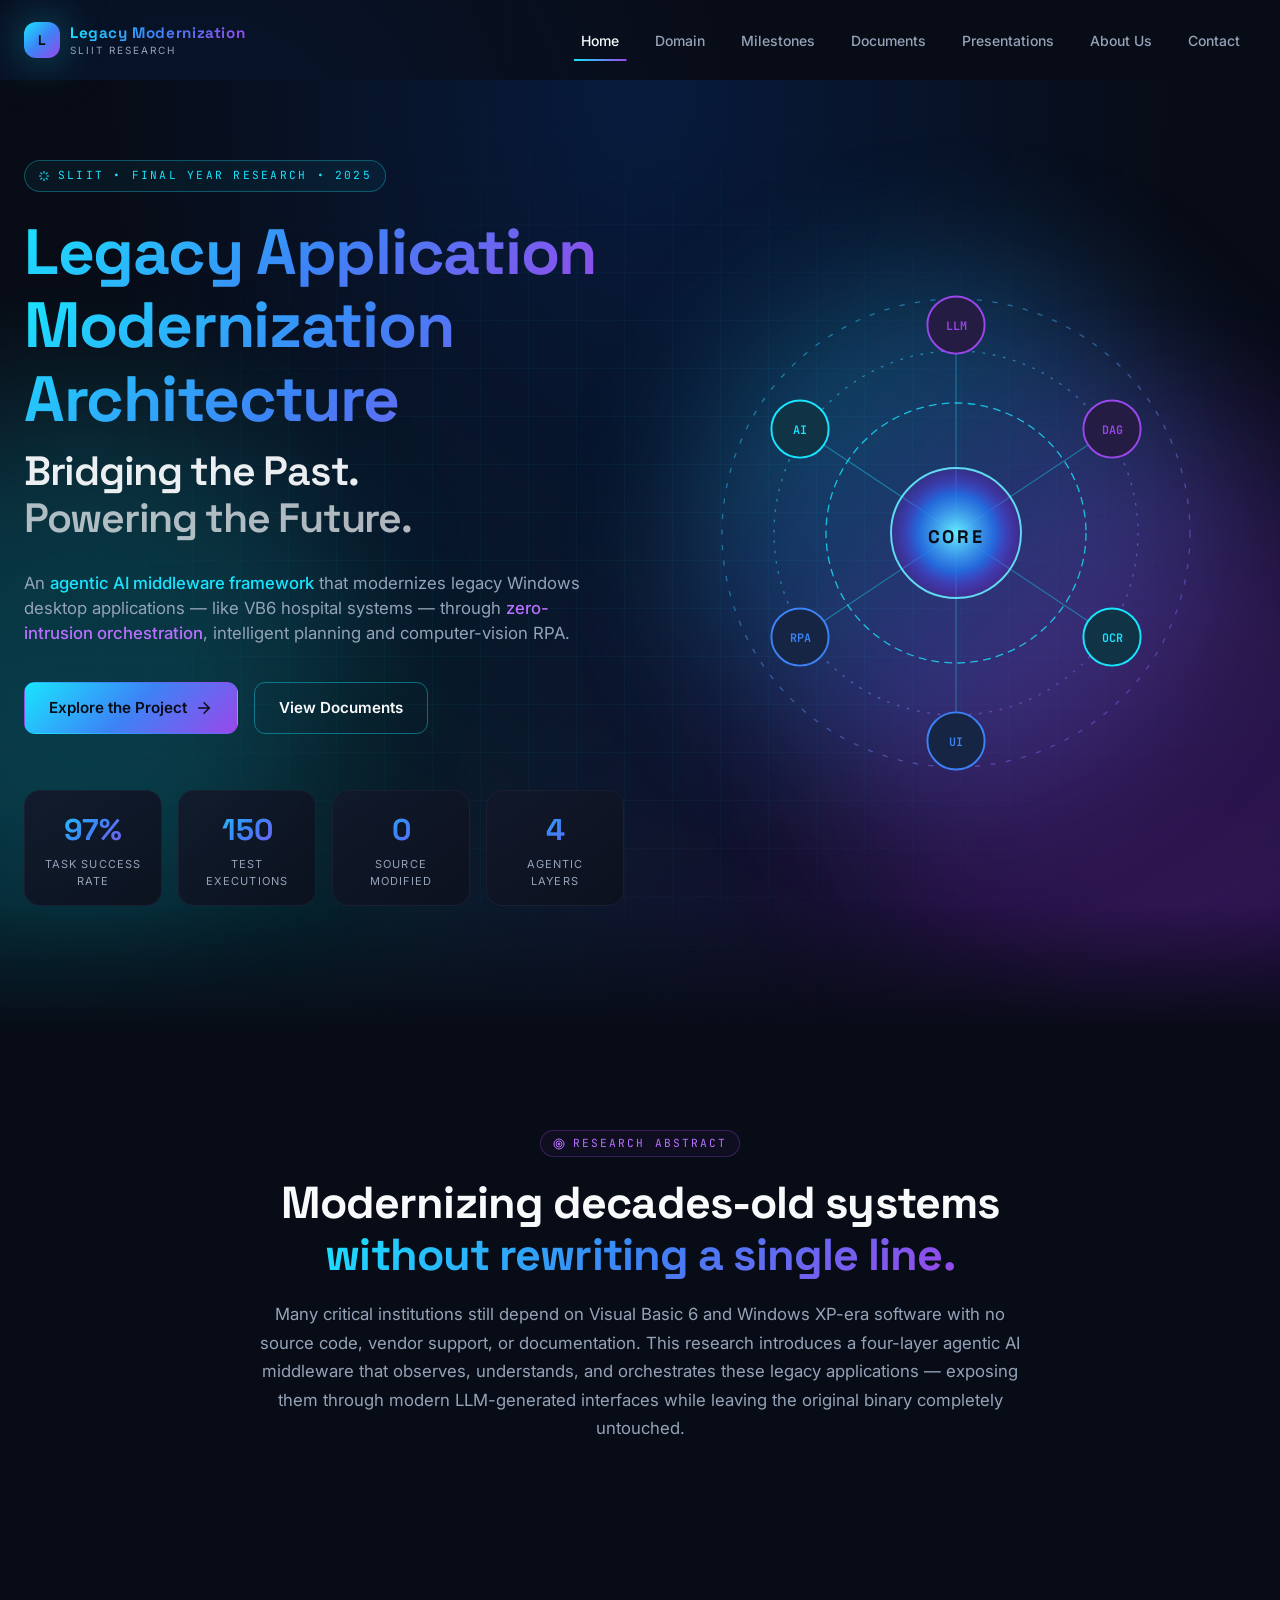
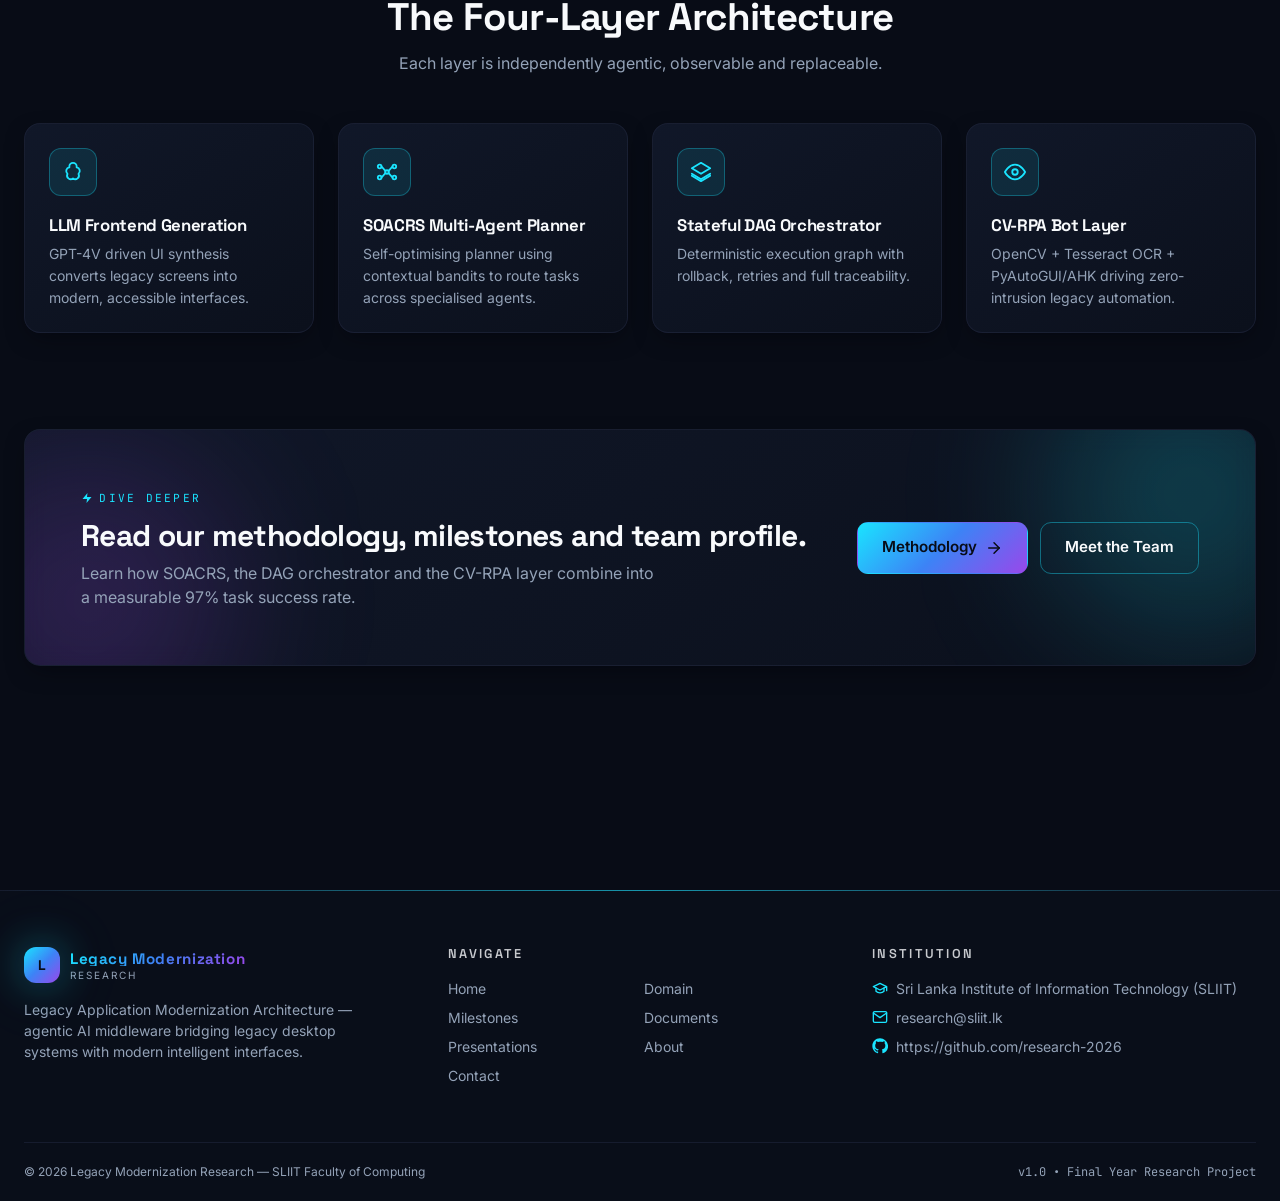
==== public/static/index.html @ c26b7e1b "first commit" ====
<!doctype html>
<html lang="en">

<head>
  <meta charset="UTF-8" />
  <meta name="viewport" content="width=device-width, initial-scale=1.0" />
  <title>Legacy Application Modernization Architecture | SLIIT Research</title>
  <meta name="description"
    content="An agentic AI middleware framework that modernizes legacy Windows desktop applications through zero-intrusion orchestration. SLIIT final-year research project." />
  <meta name="author" content="Legacy Modernization Research Team — SLIIT" />

  <link rel="preconnect" href="https://fonts.googleapis.com" />
  <link rel="preconnect" href="https://fonts.gstatic.com" crossorigin />
  <link
    href="https://fonts.googleapis.com/css2?family=Inter:wght@300;400;500;600;700&family=Space+Grotesk:wght@400;500;600;700&family=JetBrains+Mono:wght@400;500&display=swap"
    rel="stylesheet" />
  <link rel="stylesheet" href="styles.css" />

  <meta property="og:type" content="website" />
  <meta property="og:title" content="Legacy Application Modernization Architecture | SLIIT Research" />
  <meta property="og:description"
    content="Agentic AI middleware that modernizes legacy Windows desktop applications through zero-intrusion orchestration." />
</head>

<body>
  <div class="app-shell">

    <!-- ==================== HEADER ==================== -->
    <header class="site-header">
      <div class="container">
        <nav class="nav" aria-label="Primary">
          <a class="brand" href="index.html" aria-label="Home">
            <span class="brand-mark">L</span>
            <span class="brand-text">
              <span class="brand-name brand-name-grad">Legacy Modernization</span>
              <span class="brand-sub">SLIIT Research</span>
            </span>
          </a>

          <div class="nav-links">
            <a class="nav-link" data-nav="index.html" href="index.html">Home</a>
            <a class="nav-link" data-nav="domain.html" href="domain.html">Domain</a>
            <a class="nav-link" data-nav="milestones.html" href="milestones.html">Milestones</a>
            <a class="nav-link" data-nav="documents.html" href="documents.html">Documents</a>
            <a class="nav-link" data-nav="presentations.html" href="presentations.html">Presentations</a>
            <a class="nav-link" data-nav="about.html" href="about.html">About Us</a>
            <a class="nav-link" data-nav="contact.html" href="contact.html">Contact</a>
          </div>

          <button class="menu-btn" aria-label="Toggle menu" aria-expanded="false">
            <svg class="menu-icon-open" width="20" height="20" viewBox="0 0 24 24" fill="none" stroke="currentColor"
              stroke-width="2" stroke-linecap="round" stroke-linejoin="round">
              <line x1="3" y1="6" x2="21" y2="6" />
              <line x1="3" y1="12" x2="21" y2="12" />
              <line x1="3" y1="18" x2="21" y2="18" />
            </svg>
            <svg class="menu-icon-close" style="display:none" width="20" height="20" viewBox="0 0 24 24" fill="none"
              stroke="currentColor" stroke-width="2" stroke-linecap="round" stroke-linejoin="round">
              <line x1="18" y1="6" x2="6" y2="18" />
              <line x1="6" y1="6" x2="18" y2="18" />
            </svg>
          </button>
        </nav>
      </div>

      <div class="mobile-drawer" id="mobile-drawer">
        <div class="container">
          <div class="mobile-drawer-inner">
            <a class="mobile-link" data-nav="index.html" href="index.html">Home</a>
            <a class="mobile-link" data-nav="domain.html" href="domain.html">Domain</a>
            <a class="mobile-link" data-nav="milestones.html" href="milestones.html">Milestones</a>
            <a class="mobile-link" data-nav="documents.html" href="documents.html">Documents</a>
            <a class="mobile-link" data-nav="presentations.html" href="presentations.html">Presentations</a>
            <a class="mobile-link" data-nav="about.html" href="about.html">About Us</a>
            <a class="mobile-link" data-nav="contact.html" href="contact.html">Contact</a>
          </div>
        </div>
      </div>
    </header>

    <main>

      <!-- ==================== HERO ==================== -->
      <section class="hero">
        <div class="hero-grid grid-bg"></div>
        <div class="hero-blob one"></div>
        <div class="hero-blob two"></div>

        <div class="container">
          <div class="hero-inner">
            <div class="hero-text-col">
              <div class="hero-eyebrow animate-fade-in">
                <svg width="12" height="12" viewBox="0 0 24 24" fill="none" stroke="currentColor" stroke-width="2.4"
                  stroke-linecap="round" stroke-linejoin="round">
                  <path
                    d="M12 3v3M12 18v3M5.6 5.6l2.1 2.1M16.3 16.3l2.1 2.1M3 12h3M18 12h3M5.6 18.4l2.1-2.1M16.3 7.7l2.1-2.1" />
                </svg>
                SLIIT • Final Year Research • 2025
              </div>

              <h1 class="animate-fade-in-up">
                <span class="line text-gradient">Legacy Application</span>
                <span class="line text-gradient">Modernization Architecture</span>
                <span class="line sub1">Bridging the Past.</span>
                <span class="line sub2">Powering the Future.</span>
              </h1>

              <p class="lead animate-fade-in-up delay-150">
                An <span class="em-cyan">agentic AI middleware framework</span> that modernizes legacy Windows desktop
                applications — like VB6 hospital systems — through <span class="em-purple">zero-intrusion
                  orchestration</span>, intelligent planning and computer-vision RPA.
              </p>

              <div class="hero-actions animate-fade-in-up delay-300">
                <a class="btn btn-lg btn-primary" href="domain.html">
                  Explore the Project
                  <svg width="18" height="18" viewBox="0 0 24 24" fill="none" stroke="currentColor" stroke-width="2"
                    stroke-linecap="round" stroke-linejoin="round">
                    <line x1="5" y1="12" x2="19" y2="12" />
                    <polyline points="12 5 19 12 12 19" />
                  </svg>
                </a>
                <a class="btn btn-lg btn-outline" href="documents.html">View Documents</a>
              </div>

              <div class="hero-stats animate-fade-in-up delay-450">
                <div class="glass-card stat">
                  <div class="value text-gradient">97%</div>
                  <div class="label">Task Success Rate</div>
                </div>
                <div class="glass-card stat">
                  <div class="value text-gradient">150</div>
                  <div class="label">Test Executions</div>
                </div>
                <div class="glass-card stat">
                  <div class="value text-gradient">0</div>
                  <div class="label">Source Modified</div>
                </div>
                <div class="glass-card stat">
                  <div class="value text-gradient">4</div>
                  <div class="label">Agentic Layers</div>
                </div>
              </div>
            </div>

            <div class="hero-visual-col animate-scale-in">
              <div style="position:relative;width:100%;aspect-ratio:1/1;max-width:520px;margin:0 auto;">
                <div
                  style="position:absolute;inset:0;border-radius:9999px;background:var(--gradient-primary);filter:blur(72px);opacity:0.3;animation:glow-pulse 4s ease-in-out infinite;">
                </div>
                <svg viewBox="0 0 400 400" style="position:absolute;inset:0;width:100%;height:100%;">
                  <defs>
                    <linearGradient id="ringGrad" x1="0%" y1="0%" x2="100%" y2="100%">
                      <stop offset="0%" stop-color="hsl(187 100% 55%)" stop-opacity="0.8" />
                      <stop offset="100%" stop-color="hsl(270 80% 60%)" stop-opacity="0.8" />
                    </linearGradient>
                    <radialGradient id="coreGrad">
                      <stop offset="0%" stop-color="hsl(187 100% 70%)" stop-opacity="1" />
                      <stop offset="60%" stop-color="hsl(217 91% 55%)" stop-opacity="0.8" />
                      <stop offset="100%" stop-color="hsl(270 80% 50%)" stop-opacity="0.2" />
                    </radialGradient>
                  </defs>

                  <g style="transform-origin:200px 200px;animation:spin-slow 40s linear infinite;">
                    <circle cx="200" cy="200" r="180" fill="none" stroke="url(#ringGrad)" stroke-width="1"
                      stroke-dasharray="4 8" opacity="0.6" />
                  </g>
                  <g style="transform-origin:200px 200px;animation:spin-slow 30s linear infinite reverse;">
                    <circle cx="200" cy="200" r="140" fill="none" stroke="url(#ringGrad)" stroke-width="1"
                      stroke-dasharray="2 6" opacity="0.7" />
                  </g>
                  <g style="transform-origin:200px 200px;animation:spin-slow 25s linear infinite;">
                    <circle cx="200" cy="200" r="100" fill="none" stroke="hsl(187 100% 55%)" stroke-width="1"
                      stroke-dasharray="6 4" opacity="0.8" />
                  </g>

                  <g opacity="0.4" stroke="hsl(187 100% 55%)" stroke-width="0.8">
                    <line x1="200" y1="200" x2="80" y2="120" />
                    <line x1="200" y1="200" x2="320" y2="120" />
                    <line x1="200" y1="200" x2="80" y2="280" />
                    <line x1="200" y1="200" x2="320" y2="280" />
                    <line x1="200" y1="200" x2="200" y2="40" />
                    <line x1="200" y1="200" x2="200" y2="360" />
                  </g>

                  <circle cx="200" cy="200" r="50" fill="url(#coreGrad)" />
                  <circle cx="200" cy="200" r="50" fill="none" stroke="hsl(187 100% 70%)" stroke-width="1.5"
                    opacity="0.9" />
                  <text x="200" y="208" text-anchor="middle" font-family="Space Grotesk, sans-serif" font-size="14"
                    font-weight="700" fill="hsl(225 45% 6%)" letter-spacing="2">CORE</text>

                  <g class="animate-float">
                    <circle cx="80" cy="120" r="22" fill="hsl(224 40% 10%)" stroke="hsl(187 100% 55%)"
                      stroke-width="1.5" />
                    <circle cx="80" cy="120" r="22" fill="hsl(187 100% 55%)" opacity="0.15" />
                    <text x="80" y="124" text-anchor="middle" font-family="JetBrains Mono, monospace" font-size="9"
                      font-weight="600" fill="hsl(187 100% 55%)">AI</text>
                  </g>
                  <g class="animate-float" style="animation-delay:0.4s">
                    <circle cx="320" cy="120" r="22" fill="hsl(224 40% 10%)" stroke="hsl(270 80% 60%)"
                      stroke-width="1.5" />
                    <circle cx="320" cy="120" r="22" fill="hsl(270 80% 60%)" opacity="0.15" />
                    <text x="320" y="124" text-anchor="middle" font-family="JetBrains Mono, monospace" font-size="9"
                      font-weight="600" fill="hsl(270 80% 60%)">DAG</text>
                  </g>
                  <g class="animate-float" style="animation-delay:0.8s">
                    <circle cx="80" cy="280" r="22" fill="hsl(224 40% 10%)" stroke="hsl(217 91% 60%)"
                      stroke-width="1.5" />
                    <circle cx="80" cy="280" r="22" fill="hsl(217 91% 60%)" opacity="0.15" />
                    <text x="80" y="284" text-anchor="middle" font-family="JetBrains Mono, monospace" font-size="9"
                      font-weight="600" fill="hsl(217 91% 60%)">RPA</text>
                  </g>
                  <g class="animate-float" style="animation-delay:1.2s">
                    <circle cx="320" cy="280" r="22" fill="hsl(224 40% 10%)" stroke="hsl(187 100% 55%)"
                      stroke-width="1.5" />
                    <circle cx="320" cy="280" r="22" fill="hsl(187 100% 55%)" opacity="0.15" />
                    <text x="320" y="284" text-anchor="middle" font-family="JetBrains Mono, monospace" font-size="9"
                      font-weight="600" fill="hsl(187 100% 55%)">OCR</text>
                  </g>
                  <g class="animate-float" style="animation-delay:1.6s">
                    <circle cx="200" cy="40" r="22" fill="hsl(224 40% 10%)" stroke="hsl(270 80% 60%)"
                      stroke-width="1.5" />
                    <circle cx="200" cy="40" r="22" fill="hsl(270 80% 60%)" opacity="0.15" />
                    <text x="200" y="44" text-anchor="middle" font-family="JetBrains Mono, monospace" font-size="9"
                      font-weight="600" fill="hsl(270 80% 60%)">LLM</text>
                  </g>
                  <g class="animate-float" style="animation-delay:2s">
                    <circle cx="200" cy="360" r="22" fill="hsl(224 40% 10%)" stroke="hsl(217 91% 60%)"
                      stroke-width="1.5" />
                    <circle cx="200" cy="360" r="22" fill="hsl(217 91% 60%)" opacity="0.15" />
                    <text x="200" y="364" text-anchor="middle" font-family="JetBrains Mono, monospace" font-size="9"
                      font-weight="600" fill="hsl(217 91% 60%)">UI</text>
                  </g>
                </svg>
              </div>
            </div>
          </div>
        </div>

        <div class="hero-fade"></div>
      </section>

      <!-- ==================== ABSTRACT ==================== -->
      <section class="section">
        <div class="container">
          <div class="section-intro">
            <div
              style="display:inline-flex;align-items:center;gap:0.5rem;padding:0.25rem 0.75rem;border-radius:9999px;border:1px solid hsl(var(--secondary) / 0.3);background:hsl(var(--secondary) / 0.05);font-family:'JetBrains Mono',monospace;font-size:0.7rem;text-transform:uppercase;letter-spacing:0.18em;color:hsl(var(--secondary-glow));margin-bottom:1.25rem;">
              <svg width="12" height="12" viewBox="0 0 24 24" fill="none" stroke="currentColor" stroke-width="2">
                <circle cx="12" cy="12" r="10" />
                <circle cx="12" cy="12" r="6" />
                <circle cx="12" cy="12" r="2" fill="currentColor" />
              </svg>
              Research Abstract
            </div>
            <h2>Modernizing decades-old systems <span class="text-gradient">without rewriting a single line.</span></h2>
            <p style="font-size:1.05rem;line-height:1.7;margin-top:1.25rem;">
              Many critical institutions still depend on Visual Basic 6 and Windows XP-era software with no source code,
              vendor support, or documentation.
              This research introduces a four-layer agentic AI middleware that observes, understands, and orchestrates
              these legacy applications — exposing them
              through modern LLM-generated interfaces while leaving the original binary completely untouched.
            </p>
          </div>
        </div>
      </section>

      <!-- ==================== PILLARS ==================== -->
      <section class="section" style="padding-top:0;">
        <div class="container">
          <div class="section-intro" style="margin-bottom:3rem;">
            <h2 style="font-size:clamp(1.75rem,3vw,2.5rem);">The Four-Layer Architecture</h2>
            <p>Each layer is independently agentic, observable and replaceable.</p>
          </div>

          <div class="pillars">
            <div class="glow-card pillar animate-fade-in-up" style="padding:1.5rem;">
              <div class="pillar-icon">
                <svg width="22" height="22" viewBox="0 0 24 24" fill="none" stroke="currentColor" stroke-width="2"
                  stroke-linecap="round" stroke-linejoin="round">
                  <path
                    d="M12 2a4 4 0 0 0-4 4v1a4 4 0 0 0-2 7 4 4 0 0 0 6 5 4 4 0 0 0 6-5 4 4 0 0 0-2-7V6a4 4 0 0 0-4-4z" />
                </svg>
              </div>
              <h3>LLM Frontend Generation</h3>
              <p>GPT-4V driven UI synthesis converts legacy screens into modern, accessible interfaces.</p>
            </div>
            <div class="glow-card pillar animate-fade-in-up delay-100" style="padding:1.5rem;">
              <div class="pillar-icon">
                <svg width="22" height="22" viewBox="0 0 24 24" fill="none" stroke="currentColor" stroke-width="2"
                  stroke-linecap="round" stroke-linejoin="round">
                  <circle cx="12" cy="12" r="2" />
                  <circle cx="4" cy="6" r="2" />
                  <circle cx="20" cy="6" r="2" />
                  <circle cx="4" cy="18" r="2" />
                  <circle cx="20" cy="18" r="2" />
                  <line x1="6" y1="6" x2="10.5" y2="11" />
                  <line x1="18" y1="6" x2="13.5" y2="11" />
                  <line x1="6" y1="18" x2="10.5" y2="13" />
                  <line x1="18" y1="18" x2="13.5" y2="13" />
                </svg>
              </div>
              <h3>SOACRS Multi-Agent Planner</h3>
              <p>Self-optimising planner using contextual bandits to route tasks across specialised agents.</p>
            </div>
            <div class="glow-card pillar animate-fade-in-up delay-200" style="padding:1.5rem;">
              <div class="pillar-icon">
                <svg width="22" height="22" viewBox="0 0 24 24" fill="none" stroke="currentColor" stroke-width="2"
                  stroke-linecap="round" stroke-linejoin="round">
                  <polygon points="12 2 22 8 12 14 2 8 12 2" />
                  <polyline points="2 14 12 20 22 14" />
                  <polyline points="2 20 12 26 22 20" transform="translate(0,-4)" />
                </svg>
              </div>
              <h3>Stateful DAG Orchestrator</h3>
              <p>Deterministic execution graph with rollback, retries and full traceability.</p>
            </div>
            <div class="glow-card pillar animate-fade-in-up delay-300" style="padding:1.5rem;">
              <div class="pillar-icon">
                <svg width="22" height="22" viewBox="0 0 24 24" fill="none" stroke="currentColor" stroke-width="2"
                  stroke-linecap="round" stroke-linejoin="round">
                  <path d="M1 12s4-8 11-8 11 8 11 8-4 8-11 8-11-8-11-8z" />
                  <circle cx="12" cy="12" r="3" />
                </svg>
              </div>
              <h3>CV-RPA Bot Layer</h3>
              <p>OpenCV + Tesseract OCR + PyAutoGUI/AHK driving zero-intrusion legacy automation.</p>
            </div>
          </div>
        </div>
      </section>

      <!-- ==================== CTA ==================== -->
      <section class="section" style="padding-top:0;">
        <div class="container">
          <div class="glow-card cta-card">
            <div class="cta-blob1"></div>
            <div class="cta-blob2"></div>
            <div class="cta-inner">
              <div>
                <div class="uppercase-eyebrow"
                  style="display:inline-flex;align-items:center;gap:0.4rem;margin-bottom:0.75rem;">
                  <svg width="12" height="12" viewBox="0 0 24 24" fill="currentColor">
                    <polygon points="13 2 3 14 12 14 11 22 21 10 12 10 13 2" />
                  </svg>
                  Dive Deeper
                </div>
                <h3 class="font-display">Read our methodology, milestones and team profile.</h3>
                <p>Learn how SOACRS, the DAG orchestrator and the CV-RPA layer combine into a measurable 97% task
                  success rate.</p>
              </div>
              <div style="display:flex;flex-wrap:wrap;gap:0.75rem;">
                <a class="btn btn-lg btn-primary" href="domain.html">Methodology
                  <svg width="18" height="18" viewBox="0 0 24 24" fill="none" stroke="currentColor" stroke-width="2"
                    stroke-linecap="round" stroke-linejoin="round">
                    <line x1="5" y1="12" x2="19" y2="12" />
                    <polyline points="12 5 19 12 12 19" />
                  </svg>
                </a>
                <a class="btn btn-lg btn-outline" href="about.html">Meet the Team</a>
              </div>
            </div>
          </div>
        </div>
      </section>

    </main>

    <!-- ==================== FOOTER ==================== -->
    <footer class="site-footer">
      <div class="container">
        <div class="footer-grid">
          <div>
            <a class="brand" href="index.html">
              <span class="brand-mark">L</span>
              <span class="brand-text">
                <span class="brand-name brand-name-grad">Legacy Modernization</span>
                <span class="brand-sub">Research</span>
              </span>
            </a>
            <p class="footer-blurb">Legacy Application Modernization Architecture — agentic AI middleware bridging
              legacy desktop systems with modern intelligent interfaces.</p>
          </div>
          <div>
            <h4>Navigate</h4>
            <div class="footer-nav">
              <a href="index.html">Home</a>
              <a href="domain.html">Domain</a>
              <a href="milestones.html">Milestones</a>
              <a href="documents.html">Documents</a>
              <a href="presentations.html">Presentations</a>
              <a href="about.html">About</a>
              <a href="contact.html">Contact</a>
            </div>
          </div>
          <div>
            <h4>Institution</h4>
            <ul class="footer-info">
              <li>
                <svg width="16" height="16" viewBox="0 0 24 24" fill="none" stroke="currentColor" stroke-width="2"
                  stroke-linecap="round" stroke-linejoin="round">
                  <path d="M22 10v6M2 10l10-5 10 5-10 5z" />
                  <path d="M6 12v5c3 3 9 3 12 0v-5" />
                </svg>
                <span>Sri Lanka Institute of Information Technology (SLIIT)</span>
              </li>
              <li>
                <svg width="16" height="16" viewBox="0 0 24 24" fill="none" stroke="currentColor" stroke-width="2"
                  stroke-linecap="round" stroke-linejoin="round">
                  <rect x="2" y="4" width="20" height="16" rx="2" />
                  <polyline points="22 6 12 13 2 6" />
                </svg>
                <span>research@sliit.lk</span>
              </li>
              <li>
                <svg width="16" height="16" viewBox="0 0 24 24" fill="currentColor">
                  <path
                    d="M12 .5C5.6.5.5 5.6.5 12c0 5.1 3.3 9.4 7.9 10.9.6.1.8-.3.8-.6v-2.2c-3.2.7-3.9-1.5-3.9-1.5-.5-1.3-1.3-1.7-1.3-1.7-1.1-.7.1-.7.1-.7 1.2.1 1.8 1.2 1.8 1.2 1 1.8 2.7 1.3 3.4 1 .1-.8.4-1.3.8-1.6-2.6-.3-5.3-1.3-5.3-5.7 0-1.3.5-2.3 1.2-3.1-.1-.3-.5-1.5.1-3.1 0 0 1-.3 3.3 1.2.9-.3 2-.4 3-.4s2.1.1 3 .4c2.3-1.6 3.3-1.2 3.3-1.2.7 1.6.2 2.8.1 3.1.8.8 1.2 1.9 1.2 3.1 0 4.4-2.7 5.4-5.3 5.7.4.4.8 1.1.8 2.2v3.3c0 .3.2.7.8.6 4.6-1.5 7.9-5.8 7.9-10.9C23.5 5.6 18.4.5 12 .5z" />
                </svg>
                <span>https://github.com/research-2026</span>
              </li>
            </ul>
          </div>
        </div>
        <div class="footer-bottom">
          <p>© <span data-year>2025</span> Legacy Modernization Research — SLIIT Faculty of Computing</p>
          <p class="font-mono">v1.0 • Final Year Research Project</p>
        </div>
      </div>
    </footer>

  </div>

  <script src="script.js" defer></script>
</body>

</html>
---- public/static/styles.css ----
/* Legacy Application Modernization Architecture — SLIIT Research
   Pure CSS port of the dark, futuristic AI research lab aesthetic. */

:root {
  --background: 225 45% 6%;
  --background-elevated: 224 40% 9%;
  --foreground: 210 40% 98%;
  --card: 224 38% 10%;
  --card-foreground: 210 40% 98%;

  --primary: 187 100% 55%;
  --primary-foreground: 224 50% 6%;
  --primary-glow: 187 100% 65%;

  --secondary: 270 80% 60%;
  --secondary-foreground: 210 40% 98%;
  --secondary-glow: 270 100% 72%;

  --muted: 224 25% 15%;
  --muted-foreground: 215 20% 65%;

  --accent: 217 91% 60%;
  --accent-foreground: 210 40% 98%;
  --accent-glow: 217 100% 72%;

  --destructive: 0 84% 60%;

  --border: 224 30% 18%;
  --input: 224 30% 14%;
  --ring: 187 100% 55%;

  --radius: 0.875rem;

  --gradient-primary: linear-gradient(135deg, hsl(187 100% 55%) 0%, hsl(217 91% 60%) 50%, hsl(270 80% 60%) 100%);
  --gradient-hero: radial-gradient(ellipse at top, hsl(217 91% 25% / 0.4) 0%, transparent 60%),
                   radial-gradient(ellipse at bottom right, hsl(270 80% 30% / 0.35) 0%, transparent 55%),
                   radial-gradient(ellipse at bottom left, hsl(187 100% 25% / 0.3) 0%, transparent 55%),
                   hsl(225 45% 6%);
  --gradient-card: linear-gradient(145deg, hsl(224 40% 12% / 0.9) 0%, hsl(224 40% 8% / 0.9) 100%);

  --shadow-glow-cyan: 0 0 40px hsl(187 100% 55% / 0.35), 0 0 80px hsl(187 100% 55% / 0.15);
  --shadow-glow-purple: 0 0 40px hsl(270 80% 60% / 0.4), 0 0 80px hsl(270 80% 60% / 0.15);
  --shadow-elevated: 0 20px 60px -20px hsl(187 100% 55% / 0.25), 0 10px 30px -10px hsl(225 50% 2% / 0.6);
  --shadow-card: 0 8px 24px -8px hsl(225 50% 2% / 0.6);

  --ease-smooth: cubic-bezier(0.22, 1, 0.36, 1);
}

* { box-sizing: border-box; margin: 0; padding: 0; border-color: hsl(var(--border)); }
*::before, *::after { box-sizing: border-box; }

html { scroll-behavior: smooth; -webkit-text-size-adjust: 100%; }

body {
  min-height: 100vh;
  background-color: hsl(var(--background));
  color: hsl(var(--foreground));
  font-family: 'Inter', system-ui, -apple-system, sans-serif;
  font-size: 16px;
  line-height: 1.5;
  -webkit-font-smoothing: antialiased;
  background-image:
    radial-gradient(circle at 15% 20%, hsl(217 91% 30% / 0.18) 0%, transparent 45%),
    radial-gradient(circle at 85% 80%, hsl(270 80% 30% / 0.15) 0%, transparent 45%);
  background-attachment: fixed;
}

h1, h2, h3, h4, h5, h6 {
  font-family: 'Space Grotesk', 'Inter', sans-serif;
  letter-spacing: -0.02em;
  font-weight: 700;
  line-height: 1.15;
}

a { color: inherit; text-decoration: none; }
img, svg { display: block; max-width: 100%; }
button { font: inherit; cursor: pointer; background: none; border: none; color: inherit; }
input, textarea { font: inherit; color: inherit; }

::selection { background: hsl(var(--primary) / 0.3); color: hsl(var(--foreground)); }

::-webkit-scrollbar { width: 10px; height: 10px; }
::-webkit-scrollbar-track { background: hsl(var(--background)); }
::-webkit-scrollbar-thumb {
  background: linear-gradient(hsl(var(--primary) / 0.5), hsl(var(--secondary) / 0.5));
  border-radius: 10px;
}
::-webkit-scrollbar-thumb:hover {
  background: linear-gradient(hsl(var(--primary)), hsl(var(--secondary)));
}

/* ---------- Layout ---------- */
.container {
  width: 100%;
  max-width: 1280px;
  margin: 0 auto;
  padding: 0 1.5rem;
}
@media (min-width: 1400px) { .container { max-width: 1400px; } }

main { padding-top: 4rem; flex: 1; }
@media (min-width: 768px) { main { padding-top: 5rem; } }

.app-shell { min-height: 100vh; display: flex; flex-direction: column; }

/* ---------- Utility helpers ---------- */
.text-gradient {
  background: var(--gradient-primary);
  -webkit-background-clip: text;
  background-clip: text;
  color: transparent;
}
.bg-hero { background: var(--gradient-hero); }
.font-mono { font-family: 'JetBrains Mono', ui-monospace, monospace; }
.font-display { font-family: 'Space Grotesk', 'Inter', sans-serif; }
.muted { color: hsl(var(--muted-foreground)); }
.uppercase-eyebrow {
  text-transform: uppercase;
  font-family: 'JetBrains Mono', monospace;
  font-size: 0.7rem;
  letter-spacing: 0.2em;
  color: hsl(var(--primary));
}

/* ---------- Glass / glow cards ---------- */
.glass-card {
  background: var(--gradient-card);
  backdrop-filter: blur(12px);
  -webkit-backdrop-filter: blur(12px);
  border: 1px solid hsl(var(--border) / 0.6);
  border-radius: 1rem;
}
.glow-card {
  position: relative;
  overflow: hidden;
  background: var(--gradient-card);
  backdrop-filter: blur(12px);
  -webkit-backdrop-filter: blur(12px);
  border: 1px solid hsl(var(--border) / 0.6);
  border-radius: 1rem;
  box-shadow: var(--shadow-card);
  transition: transform 0.5s var(--ease-smooth), box-shadow 0.5s var(--ease-smooth);
}
.glow-card::before {
  content: '';
  position: absolute;
  inset: -1px;
  border-radius: inherit;
  padding: 1px;
  background: linear-gradient(135deg, hsl(var(--primary) / 0), hsl(var(--primary) / 0.6), hsl(var(--secondary) / 0.6), hsl(var(--primary) / 0));
  -webkit-mask: linear-gradient(#000 0 0) content-box, linear-gradient(#000 0 0);
  -webkit-mask-composite: xor;
          mask-composite: exclude;
  opacity: 0;
  transition: opacity 0.5s var(--ease-smooth);
  pointer-events: none;
}
.glow-card:hover::before { opacity: 1; }
.glow-card:hover { transform: translateY(-4px); box-shadow: var(--shadow-elevated); }

.shadow-glow-cyan { box-shadow: var(--shadow-glow-cyan); }
.shadow-glow-purple { box-shadow: var(--shadow-glow-purple); }

/* Background grid */
.grid-bg {
  background-image:
    linear-gradient(hsl(var(--primary) / 0.06) 1px, transparent 1px),
    linear-gradient(90deg, hsl(var(--primary) / 0.06) 1px, transparent 1px);
  background-size: 48px 48px;
  -webkit-mask-image: radial-gradient(ellipse at center, black 30%, transparent 75%);
          mask-image: radial-gradient(ellipse at center, black 30%, transparent 75%);
}

/* ---------- Navbar ---------- */
.site-header {
  position: fixed;
  top: 0; left: 0; right: 0;
  z-index: 50;
  transition: all 0.5s var(--ease-smooth);
  background: transparent;
}
.site-header.scrolled {
  background: hsl(var(--background) / 0.75);
  backdrop-filter: blur(18px);
  -webkit-backdrop-filter: blur(18px);
  border-bottom: 1px solid hsl(var(--border) / 0.6);
  box-shadow: var(--shadow-card);
}
.nav {
  display: flex;
  align-items: center;
  justify-content: space-between;
  height: 4rem;
}
@media (min-width: 768px) { .nav { height: 5rem; } }

.brand {
  display: inline-flex;
  align-items: center;
  gap: 0.625rem;
}
.brand-mark {
  position: relative;
  width: 2.25rem;
  height: 2.25rem;
  border-radius: 0.75rem;
  background: var(--gradient-primary);
  display: flex;
  align-items: center;
  justify-content: center;
  font-family: 'Space Grotesk', sans-serif;
  font-weight: 700;
  font-size: 0.875rem;
  color: hsl(var(--primary-foreground));
  box-shadow: var(--shadow-glow-cyan);
  animation: glow-pulse 4s ease-in-out infinite;
}
.brand-text { display: flex; flex-direction: column; line-height: 1; }
.brand-name { font-family: 'Space Grotesk', sans-serif; font-weight: 700; font-size: 0.95rem; letter-spacing: 0.04em; }
.brand-name-grad { background: var(--gradient-primary); -webkit-background-clip: text; background-clip: text; color: transparent; }
.brand-sub { font-size: 0.625rem; text-transform: uppercase; letter-spacing: 0.2em; color: hsl(var(--muted-foreground)); margin-top: 4px; }

.nav-links { display: none; align-items: center; gap: 0.25rem; }
@media (min-width: 1024px) { .nav-links { display: flex; } }

.nav-link {
  position: relative;
  padding: 0.5rem 1rem;
  font-size: 0.875rem;
  font-weight: 500;
  color: hsl(var(--muted-foreground));
  transition: color 0.3s;
}
.nav-link::after {
  content: '';
  position: absolute;
  left: 50%;
  bottom: -2px;
  height: 2px;
  width: 0;
  transform: translateX(-50%);
  background: linear-gradient(to right, hsl(var(--primary)), hsl(var(--secondary)));
  transition: width 0.3s;
  border-radius: 2px;
}
.nav-link:hover { color: hsl(var(--foreground)); }
.nav-link:hover::after,
.nav-link.active::after { width: 75%; }
.nav-link.active { color: hsl(var(--foreground)); }

.menu-btn {
  display: inline-flex;
  align-items: center;
  justify-content: center;
  width: 2.5rem;
  height: 2.5rem;
  border-radius: 0.5rem;
  border: 1px solid hsl(var(--border) / 0.6);
  color: hsl(var(--foreground));
  transition: all 0.3s;
}
.menu-btn:hover { color: hsl(var(--primary)); border-color: hsl(var(--primary) / 0.6); }
@media (min-width: 1024px) { .menu-btn { display: none; } }

.mobile-drawer {
  overflow: hidden;
  max-height: 0;
  opacity: 0;
  transition: max-height 0.5s var(--ease-smooth), opacity 0.5s var(--ease-smooth);
  background: hsl(var(--background) / 0.95);
  backdrop-filter: blur(18px);
  -webkit-backdrop-filter: blur(18px);
  border-bottom: 1px solid hsl(var(--border) / 0.6);
}
.mobile-drawer.open { max-height: 600px; opacity: 1; }
.mobile-drawer-inner { display: flex; flex-direction: column; gap: 0.25rem; padding: 1rem 0; }
.mobile-link {
  padding: 0.75rem 1rem;
  border-radius: 0.5rem;
  font-size: 0.875rem;
  font-weight: 500;
  color: hsl(var(--muted-foreground));
  transition: all 0.2s;
}
.mobile-link:hover { color: hsl(var(--foreground)); background: hsl(var(--muted) / 0.4); }
.mobile-link.active {
  color: hsl(var(--primary));
  background: hsl(var(--primary) / 0.1);
  border: 1px solid hsl(var(--primary) / 0.3);
}

/* ---------- Buttons ---------- */
.btn {
  display: inline-flex;
  align-items: center;
  justify-content: center;
  gap: 0.5rem;
  padding: 0.6rem 1.1rem;
  border-radius: 0.6rem;
  font-weight: 600;
  font-size: 0.9rem;
  transition: all 0.3s var(--ease-smooth);
  border: 1px solid transparent;
  white-space: nowrap;
}
.btn-lg { padding: 0.85rem 1.5rem; font-size: 0.95rem; border-radius: 0.7rem; }
.btn-primary {
  background: var(--gradient-primary);
  color: hsl(var(--primary-foreground));
}
.btn-primary:hover { transform: translateY(-2px); box-shadow: var(--shadow-glow-cyan); opacity: 0.97; }
.btn-outline {
  background: transparent;
  color: hsl(var(--foreground));
  border-color: hsl(var(--primary) / 0.4);
}
.btn-outline:hover { background: hsl(var(--primary) / 0.1); border-color: hsl(var(--primary) / 0.7); }
.btn-block { width: 100%; }

.icon-btn {
  display: inline-flex;
  align-items: center;
  justify-content: center;
  width: 2.25rem;
  height: 2.25rem;
  border-radius: 0.5rem;
  border: 1px solid hsl(var(--border));
  color: hsl(var(--muted-foreground));
  transition: all 0.2s;
}
.icon-btn:hover { color: hsl(var(--primary)); border-color: hsl(var(--primary) / 0.6); }

/* ---------- Hero ---------- */
.hero {
  position: relative;
  overflow: hidden;
  background: var(--gradient-hero);
}
.hero-grid { position: absolute; inset: 0; opacity: 0.7; }
.hero-blob {
  position: absolute;
  border-radius: 9999px;
  filter: blur(72px);
  pointer-events: none;
  animation: glow-pulse 6s ease-in-out infinite;
}
.hero-blob.one { top: 33%; left: -10rem; width: 500px; height: 500px; background: hsl(var(--primary) / 0.15); }
.hero-blob.two { bottom: 0; right: -10rem; width: 600px; height: 600px; background: hsl(var(--secondary) / 0.15); animation-delay: 1.5s; }

.hero-inner {
  position: relative;
  display: grid;
  gap: 3rem;
  align-items: center;
  padding: 3rem 0 6rem;
}
@media (min-width: 1024px) { .hero-inner { grid-template-columns: 1fr 1fr; padding: 5rem 0 8rem; gap: 2rem; } }

.hero-text-col { order: 2; }
.hero-visual-col { order: 1; }
@media (min-width: 1024px) {
  .hero-text-col { order: 1; }
  .hero-visual-col { order: 2; }
}

.hero-eyebrow {
  display: inline-flex;
  align-items: center;
  gap: 0.5rem;
  padding: 0.4rem 0.8rem;
  border-radius: 9999px;
  border: 1px solid hsl(var(--primary) / 0.3);
  background: hsl(var(--primary) / 0.05);
  color: hsl(var(--primary));
  font-family: 'JetBrains Mono', monospace;
  font-size: 0.7rem;
  text-transform: uppercase;
  letter-spacing: 0.2em;
  margin-bottom: 1.5rem;
}

.hero h1 { font-size: clamp(2.4rem, 5vw, 4.5rem); }
.hero h1 .line { display: block; }
.hero h1 .sub1 { font-size: clamp(1.5rem, 3.2vw, 3rem); margin-top: 0.75rem; color: hsl(var(--foreground) / 0.95); font-weight: 600; }
.hero h1 .sub2 { font-size: clamp(1.5rem, 3.2vw, 3rem); color: hsl(var(--foreground) / 0.7); font-weight: 600; }
.hero p.lead { margin-top: 1.75rem; max-width: 36rem; color: hsl(var(--muted-foreground)); font-size: 1.05rem; }
.hero p.lead .em-cyan { color: hsl(var(--primary)); font-weight: 500; }
.hero p.lead .em-purple { color: hsl(var(--secondary-glow)); font-weight: 500; }

.hero-actions { margin-top: 2.25rem; display: flex; flex-wrap: wrap; gap: 1rem; }

.hero-stats {
  margin-top: 3.5rem;
  display: grid;
  grid-template-columns: repeat(2, 1fr);
  gap: 1rem;
}
@media (min-width: 640px) { .hero-stats { grid-template-columns: repeat(4, 1fr); } }
.stat { padding: 1rem; text-align: center; }
.stat .value { font-family: 'Space Grotesk', sans-serif; font-weight: 700; font-size: clamp(1.5rem, 3vw, 1.875rem); }
.stat .label { font-size: 0.69rem; text-transform: uppercase; letter-spacing: 0.1em; color: hsl(var(--muted-foreground)); margin-top: 0.25rem; }

.hero-fade { position: absolute; bottom: 0; left: 0; right: 0; height: 8rem; background: linear-gradient(to bottom, transparent, hsl(var(--background))); pointer-events: none; }

/* Page hero (subpages) */
.page-hero { position: relative; overflow: hidden; background: var(--gradient-hero); }
.page-hero-grid { position: absolute; inset: 0; opacity: 0.6; }
.page-hero-blob { position: absolute; top: -6rem; left: 50%; transform: translateX(-50%); width: 600px; height: 600px; border-radius: 9999px; background: hsl(var(--primary) / 0.1); filter: blur(72px); pointer-events: none; }
.page-hero-inner { position: relative; padding: 5rem 0 4rem; }
@media (min-width: 768px) { .page-hero-inner { padding: 7rem 0 5rem; } }
.page-hero h1 { font-size: clamp(2rem, 4vw, 3.75rem); max-width: 56rem; }
.page-hero p.subtitle { margin-top: 1.25rem; max-width: 40rem; color: hsl(var(--muted-foreground)); font-size: 1.05rem; }

/* Section spacing */
section.section { padding: 4rem 0; }
@media (min-width: 768px) { section.section { padding: 6rem 0; } }

/* Generic centered intro */
.section-intro { text-align: center; max-width: 48rem; margin: 0 auto 3.5rem; }
.section-intro h2 { font-size: clamp(1.75rem, 3.5vw, 3rem); }
.section-intro p { margin-top: 0.75rem; color: hsl(var(--muted-foreground)); }

/* Pillars grid (home) */
.pillars { display: grid; gap: 1.5rem; grid-template-columns: 1fr; }
@media (min-width: 640px) { .pillars { grid-template-columns: repeat(2, 1fr); } }
@media (min-width: 1024px) { .pillars { grid-template-columns: repeat(4, 1fr); } }
.pillar-icon {
  width: 3rem; height: 3rem;
  border-radius: 0.75rem;
  background: hsl(var(--primary) / 0.1);
  border: 1px solid hsl(var(--primary) / 0.3);
  display: flex; align-items: center; justify-content: center;
  color: hsl(var(--primary));
  margin-bottom: 1.25rem;
  transition: box-shadow 0.4s;
}
.glow-card:hover .pillar-icon { box-shadow: var(--shadow-glow-cyan); }
.pillar h3 { font-size: 1.05rem; margin-bottom: 0.5rem; }
.pillar p { font-size: 0.875rem; color: hsl(var(--muted-foreground)); line-height: 1.55; }

/* CTA card */
.cta-card { padding: 2.5rem; position: relative; overflow: hidden; }
@media (min-width: 768px) { .cta-card { padding: 3.5rem; } }
.cta-card .cta-blob1 { position: absolute; top: -5rem; right: -5rem; width: 18rem; height: 18rem; border-radius: 9999px; background: hsl(var(--primary) / 0.2); filter: blur(72px); }
.cta-card .cta-blob2 { position: absolute; bottom: -5rem; left: -5rem; width: 18rem; height: 18rem; border-radius: 9999px; background: hsl(var(--secondary) / 0.2); filter: blur(72px); }
.cta-card .cta-inner { position: relative; display: grid; gap: 2rem; align-items: center; }
@media (min-width: 768px) { .cta-card .cta-inner { grid-template-columns: 1fr auto; } }
.cta-card h3 { font-size: clamp(1.4rem, 2.5vw, 1.875rem); }
.cta-card p { color: hsl(var(--muted-foreground)); margin-top: 0.5rem; max-width: 36rem; }

/* ---------- Domain page ---------- */
.research-stack { display: grid; gap: 1.5rem; }
.research-card { padding: 1.75rem; display: grid; gap: 1.5rem; grid-template-columns: auto 1fr; align-items: start; }
@media (min-width: 768px) { .research-card { padding: 2.5rem; } }
.research-icon {
  width: 3.5rem; height: 3.5rem;
  border-radius: 0.75rem;
  background: hsl(var(--primary) / 0.1);
  border: 1px solid hsl(var(--primary) / 0.3);
  color: hsl(var(--primary));
  display: flex; align-items: center; justify-content: center;
  box-shadow: var(--shadow-glow-cyan);
  flex-shrink: 0;
}
.research-card h2 { font-size: clamp(1.25rem, 2.4vw, 1.875rem); margin-bottom: 0.75rem; }
.research-card p { color: hsl(var(--muted-foreground)); line-height: 1.65; font-size: 0.95rem; }

.tech-card { padding: 2rem; }
@media (min-width: 768px) { .tech-card { padding: 3rem; } }
.tech-head { display: flex; align-items: center; gap: 0.85rem; margin-bottom: 1.5rem; }
.tech-pills { display: flex; flex-wrap: wrap; gap: 0.6rem; }
.tech-pill {
  padding: 0.45rem 0.95rem;
  border-radius: 9999px;
  border: 1px solid;
  font-family: 'JetBrains Mono', monospace;
  font-size: 0.8rem;
  font-weight: 500;
  background-image: linear-gradient(135deg, var(--pill-from), var(--pill-to));
  border-color: var(--pill-border);
  color: var(--pill-text);
  transition: transform 0.2s;
}
.tech-pill:hover { transform: scale(1.05); }
.pill-cyan { --pill-from: hsl(187 100% 55% / 0.2); --pill-to: hsl(187 100% 55% / 0.05); --pill-border: hsl(187 100% 55% / 0.4); --pill-text: hsl(var(--primary)); }
.pill-purple { --pill-from: hsl(270 80% 60% / 0.2); --pill-to: hsl(270 80% 60% / 0.05); --pill-border: hsl(270 80% 60% / 0.4); --pill-text: hsl(var(--secondary-glow)); }
.pill-blue { --pill-from: hsl(217 91% 60% / 0.2); --pill-to: hsl(217 91% 60% / 0.05); --pill-border: hsl(217 91% 60% / 0.4); --pill-text: hsl(var(--accent-glow)); }

/* ---------- Milestones ---------- */
.timeline { position: relative; max-width: 64rem; margin: 0 auto; }
.timeline-line {
  position: absolute;
  left: 1.25rem;
  top: 0; bottom: 0;
  width: 1px;
  background: linear-gradient(to bottom, transparent, hsl(var(--primary) / 0.4), transparent);
}
@media (min-width: 768px) { .timeline-line { left: 50%; transform: translateX(-50%); } }
.timeline-row { position: relative; display: grid; align-items: center; margin-bottom: 2.5rem; }
@media (min-width: 768px) { .timeline-row { grid-template-columns: 1fr 1fr; gap: 3rem; } }
.timeline-dot { position: absolute; left: 1.25rem; top: 2rem; transform: translate(-50%, -50%); z-index: 2; }
@media (min-width: 768px) { .timeline-dot { left: 50%; top: 50%; } }
.timeline-dot .dot { width: 1rem; height: 1rem; border-radius: 9999px; }
.dot-done { background: hsl(var(--primary)); box-shadow: var(--shadow-glow-cyan); }
.dot-current { background: hsl(var(--secondary)); box-shadow: var(--shadow-glow-purple); animation: glow-pulse 4s ease-in-out infinite; }
.dot-upcoming { background: hsl(var(--muted)); border: 1px solid hsl(var(--border)); }

.timeline-card-wrap { padding-left: 3.5rem; }
@media (min-width: 768px) { .timeline-card-wrap { padding-left: 0; padding-right: 3rem; text-align: right; } }
.timeline-row.right .timeline-card-wrap { padding-left: 3.5rem; }
@media (min-width: 768px) {
  .timeline-row.right .timeline-card-wrap { grid-column-start: 2; padding-right: 0; padding-left: 3rem; text-align: left; }
}
.timeline-card { padding: 1.5rem; display: inline-block; width: 100%; }
.timeline-card .meta-row { display: flex; flex-wrap: wrap; gap: 0.5rem; align-items: center; margin-bottom: 0.75rem; }
.timeline-row.left .timeline-card .meta-row { justify-content: flex-start; }
@media (min-width: 768px) {
  .timeline-row.left .timeline-card .meta-row { justify-content: flex-end; }
}
.timeline-card h3 { font-size: 1.15rem; margin-bottom: 0.4rem; display: inline-flex; align-items: center; gap: 0.5rem; }
.timeline-card p { font-size: 0.875rem; color: hsl(var(--muted-foreground)); }
.chip {
  font-family: 'JetBrains Mono', monospace;
  font-size: 0.625rem;
  text-transform: uppercase;
  letter-spacing: 0.18em;
  padding: 0.25rem 0.65rem;
  border-radius: 9999px;
  border: 1px solid;
}
.chip-done { color: hsl(var(--primary)); border-color: hsl(var(--primary) / 0.4); background: hsl(var(--primary) / 0.1); }
.chip-current { color: hsl(var(--secondary-glow)); border-color: hsl(var(--secondary) / 0.4); background: hsl(var(--secondary) / 0.1); }
.chip-upcoming { color: hsl(var(--muted-foreground)); border-color: hsl(var(--border)); background: hsl(var(--muted) / 0.3); }
.meta-mini { display: inline-flex; align-items: center; gap: 0.3rem; font-size: 0.75rem; color: hsl(var(--muted-foreground)); }
.meta-mini.primary { color: hsl(var(--primary)); font-family: 'JetBrains Mono', monospace; }

.total-weight {
  margin-top: 4rem;
  max-width: 24rem;
  margin-left: auto;
  margin-right: auto;
  padding: 1.5rem;
  text-align: center;
}
.total-weight .num { font-family: 'Space Grotesk', sans-serif; font-weight: 700; font-size: 2.5rem; margin-top: 0.25rem; }

/* ---------- Documents ---------- */
.doc-grid { display: grid; gap: 1.5rem; grid-template-columns: 1fr; }
@media (min-width: 640px) { .doc-grid { grid-template-columns: repeat(2, 1fr); } }
@media (min-width: 1024px) { .doc-grid { grid-template-columns: repeat(3, 1fr); } }
.doc-card { padding: 1.5rem; display: flex; flex-direction: column; }
.doc-head { display: flex; align-items: flex-start; gap: 1rem; margin-bottom: 1rem; }
.doc-icon {
  width: 3rem; height: 3rem;
  border-radius: 0.75rem;
  background: hsl(var(--primary) / 0.1);
  border: 1px solid hsl(var(--primary) / 0.3);
  display: flex; align-items: center; justify-content: center;
  color: hsl(var(--primary));
  flex-shrink: 0;
}
.doc-card h3 { font-size: 1.05rem; line-height: 1.25; }
.doc-meta { font-family: 'JetBrains Mono', monospace; font-size: 0.69rem; text-transform: uppercase; letter-spacing: 0.12em; color: hsl(var(--muted-foreground)); margin-top: 0.25rem; }
.doc-card p { font-size: 0.875rem; color: hsl(var(--muted-foreground)); flex: 1; }
.doc-card .btn { margin-top: 1.25rem; }

/* ---------- Presentations ---------- */
.slide-grid { display: grid; gap: 2rem; grid-template-columns: 1fr; }
@media (min-width: 768px) { .slide-grid { grid-template-columns: repeat(2, 1fr); } }
.slide-card { overflow: hidden; }
.slide-preview {
  position: relative;
  aspect-ratio: 16/9;
  background: linear-gradient(135deg, hsl(var(--primary) / 0.15), hsl(var(--accent) / 0.1), hsl(var(--secondary) / 0.15));
  border-bottom: 1px solid hsl(var(--border) / 0.6);
  display: grid;
  place-items: center;
}
.slide-preview .grid-bg { position: absolute; inset: 0; opacity: 0.4; }
.slide-dots { position: absolute; top: 1rem; left: 1rem; display: flex; gap: 0.4rem; }
.slide-dot { width: 0.625rem; height: 0.625rem; border-radius: 9999px; }
.slide-dot.r { background: hsl(var(--destructive) / 0.6); }
.slide-dot.y { background: hsl(var(--secondary) / 0.6); }
.slide-dot.g { background: hsl(var(--primary) / 0.6); }
.slide-center { position: relative; text-align: center; }
.slide-icon-wrap {
  width: 4rem; height: 4rem;
  border-radius: 1rem;
  background: var(--gradient-primary);
  display: flex; align-items: center; justify-content: center;
  color: hsl(var(--primary-foreground));
  box-shadow: var(--shadow-glow-cyan);
  margin: 0 auto;
  transition: transform 0.3s;
}
.slide-card:hover .slide-icon-wrap { transform: scale(1.1); }
.slide-center .slide-title-mini { margin-top: 1rem; font-size: 0.7rem; text-transform: uppercase; letter-spacing: 0.18em; color: hsl(var(--muted-foreground)); }
.slide-card .slide-body { padding: 1.5rem; }
.slide-tags { display: flex; flex-wrap: wrap; gap: 0.5rem; margin-bottom: 0.75rem; }
.slide-card h3 { font-size: 1.2rem; margin-bottom: 0.5rem; }
.slide-card p { font-size: 0.875rem; color: hsl(var(--muted-foreground)); margin-bottom: 1.25rem; }

/* ---------- About / Team ---------- */
.team-grid { display: grid; gap: 1.5rem; grid-template-columns: 1fr; }
@media (min-width: 640px) { .team-grid { grid-template-columns: repeat(2, 1fr); } }
@media (min-width: 1024px) { .team-grid { grid-template-columns: repeat(4, 1fr); } }
.team-card { padding: 1.5rem; text-align: center; }
.avatar-wrap { position: relative; width: 7rem; height: 7rem; margin: 0 auto 1.25rem; }
.avatar-glow { position: absolute; inset: 0; border-radius: 9999px; background: var(--gradient-primary); filter: blur(20px); opacity: 0.5; }
.avatar-ring {
  position: relative;
  width: 100%; height: 100%;
  border-radius: 9999px;
  background: var(--gradient-primary);
  padding: 2px;
}
.avatar-inner {
  width: 100%; height: 100%;
  border-radius: 9999px;
  background: hsl(var(--card));
  display: flex; align-items: center; justify-content: center;
  font-family: 'Space Grotesk', sans-serif;
  font-weight: 700;
  font-size: 1.5rem;
}
.team-card h3 { font-size: 1.1rem; line-height: 1.2; }
.team-id { font-family: 'JetBrains Mono', monospace; font-size: 0.69rem; text-transform: uppercase; letter-spacing: 0.18em; color: hsl(var(--primary)); margin-top: 0.25rem; }
.team-role { font-size: 0.875rem; color: hsl(var(--muted-foreground)); margin-top: 0.75rem; min-height: 2.5rem; }
.team-icons { margin-top: 1.25rem; display: flex; justify-content: center; gap: 0.5rem; }

.supervisor-section { padding-bottom: 5rem; }
.sup-tag {
  display: inline-flex;
  align-items: center;
  gap: 0.5rem;
  padding: 0.3rem 0.75rem;
  border-radius: 9999px;
  border: 1px solid hsl(var(--secondary) / 0.3);
  background: hsl(var(--secondary) / 0.05);
  color: hsl(var(--secondary-glow));
  font-family: 'JetBrains Mono', monospace;
  font-size: 0.7rem;
  text-transform: uppercase;
  letter-spacing: 0.18em;
}
.sup-grid { display: grid; gap: 1.5rem; max-width: 64rem; margin: 2rem auto 0; }
@media (min-width: 768px) { .sup-grid { grid-template-columns: repeat(2, 1fr); } }
.sup-card { padding: 2rem; display: grid; gap: 1.5rem; align-items: center; grid-template-columns: 1fr; }
@media (min-width: 640px) { .sup-card { grid-template-columns: auto 1fr; } }
.sup-card .avatar-wrap { margin: 0 auto; }
@media (min-width: 640px) { .sup-card .avatar-wrap { margin: 0; } }
.sup-card h3 { font-size: 1.25rem; }
.sup-role { font-family: 'JetBrains Mono', monospace; font-size: 0.7rem; text-transform: uppercase; letter-spacing: 0.18em; color: hsl(var(--secondary-glow)); margin-top: 0.25rem; }
.sup-meta { display: flex; align-items: center; gap: 0.5rem; font-size: 0.875rem; color: hsl(var(--muted-foreground)); margin-top: 0.5rem; justify-content: center; }
@media (min-width: 640px) { .sup-meta { justify-content: flex-start; } }
.sup-meta svg { color: hsl(var(--primary)); }
.sup-text-center { text-align: center; }
@media (min-width: 640px) { .sup-text-center { text-align: left; } }

/* ---------- Contact ---------- */
.contact-grid { display: grid; gap: 2rem; grid-template-columns: 1fr; }
@media (min-width: 1024px) { .contact-grid { grid-template-columns: 1fr 1.4fr; } }
.contact-info-card { padding: 1.25rem; display: flex; align-items: flex-start; gap: 1rem; margin-bottom: 1rem; }
.contact-info-icon {
  width: 2.75rem; height: 2.75rem;
  border-radius: 0.75rem;
  background: hsl(var(--primary) / 0.1);
  border: 1px solid hsl(var(--primary) / 0.3);
  color: hsl(var(--primary));
  display: flex; align-items: center; justify-content: center;
  flex-shrink: 0;
}
.contact-info-label { font-family: 'JetBrains Mono', monospace; font-size: 0.625rem; text-transform: uppercase; letter-spacing: 0.18em; color: hsl(var(--muted-foreground)); }
.contact-info-value { font-size: 0.875rem; font-weight: 500; margin-top: 0.15rem; word-break: break-word; }

.contact-form { padding: 1.75rem; }
@media (min-width: 768px) { .contact-form { padding: 2.25rem; } }
.contact-form h2 { font-size: 1.5rem; margin-bottom: 0.25rem; }
.contact-form .form-hint { font-size: 0.875rem; color: hsl(var(--muted-foreground)); margin-bottom: 1.5rem; }
.field { margin-bottom: 1.25rem; }
.field label { display: block; font-family: 'JetBrains Mono', monospace; font-size: 0.7rem; text-transform: uppercase; letter-spacing: 0.18em; color: hsl(var(--muted-foreground)); margin-bottom: 0.5rem; }
.field input, .field textarea {
  width: 100%;
  padding: 0.7rem 0.9rem;
  background: hsl(var(--input) / 0.5);
  border: 1px solid hsl(var(--border) / 0.6);
  border-radius: 0.6rem;
  color: hsl(var(--foreground));
  outline: none;
  transition: border-color 0.2s, box-shadow 0.2s;
}
.field textarea { resize: vertical; min-height: 8rem; }
.field input::placeholder, .field textarea::placeholder { color: hsl(var(--muted-foreground) / 0.7); }
.field input:focus, .field textarea:focus { border-color: hsl(var(--primary)); box-shadow: 0 0 0 3px hsl(var(--primary) / 0.18); }

/* Toast */
.toast-stack { position: fixed; bottom: 1.25rem; right: 1.25rem; z-index: 100; display: flex; flex-direction: column; gap: 0.5rem; max-width: 22rem; }
.toast {
  padding: 0.85rem 1rem;
  border-radius: 0.75rem;
  background: hsl(var(--card));
  border: 1px solid hsl(var(--border));
  box-shadow: var(--shadow-card);
  animation: toast-in 0.4s var(--ease-smooth);
}
.toast.error { border-color: hsl(var(--destructive) / 0.5); }
.toast .t-title { font-weight: 600; font-size: 0.9rem; }
.toast .t-desc { font-size: 0.8rem; color: hsl(var(--muted-foreground)); margin-top: 0.15rem; }

/* ---------- Footer ---------- */
.site-footer {
  position: relative;
  margin-top: 8rem;
  border-top: 1px solid hsl(var(--border) / 0.6);
  background: hsl(var(--background-elevated) / 0.4);
}
.site-footer::before {
  content: '';
  position: absolute;
  left: 0; right: 0; top: -1px;
  height: 1px;
  background: linear-gradient(to right, transparent, hsl(var(--primary) / 0.6), transparent);
}
.footer-grid { display: grid; gap: 2.5rem; padding: 3.5rem 0; }
@media (min-width: 768px) { .footer-grid { grid-template-columns: repeat(3, 1fr); } }
.footer-grid h4 { font-family: 'Space Grotesk', sans-serif; font-weight: 600; font-size: 0.8rem; text-transform: uppercase; letter-spacing: 0.18em; color: hsl(var(--foreground) / 0.8); margin-bottom: 1rem; }
.footer-nav { display: grid; grid-template-columns: 1fr 1fr; gap: 0.5rem; font-size: 0.875rem; color: hsl(var(--muted-foreground)); }
.footer-nav a { transition: color 0.2s; }
.footer-nav a:hover { color: hsl(var(--primary)); }
.footer-info { display: flex; flex-direction: column; gap: 0.5rem; font-size: 0.875rem; color: hsl(var(--muted-foreground)); }
.footer-info li { display: flex; align-items: flex-start; gap: 0.5rem; }
.footer-info svg { color: hsl(var(--primary)); margin-top: 2px; flex-shrink: 0; }
.footer-blurb { font-size: 0.875rem; color: hsl(var(--muted-foreground)); margin-top: 1rem; max-width: 22rem; }
.footer-bottom {
  border-top: 1px solid hsl(var(--border) / 0.6);
  padding: 1.25rem 0;
  display: flex;
  flex-wrap: wrap;
  gap: 0.5rem;
  align-items: center;
  justify-content: space-between;
  font-size: 0.75rem;
  color: hsl(var(--muted-foreground));
}

/* ---------- Animations ---------- */
@keyframes fade-in {
  0% { opacity: 0; transform: translateY(20px); }
  100% { opacity: 1; transform: translateY(0); }
}
@keyframes fade-in-up {
  0% { opacity: 0; transform: translateY(40px); }
  100% { opacity: 1; transform: translateY(0); }
}
@keyframes scale-in {
  0% { opacity: 0; transform: scale(0.92); }
  100% { opacity: 1; transform: scale(1); }
}
@keyframes float {
  0%, 100% { transform: translateY(0); }
  50% { transform: translateY(-12px); }
}
@keyframes glow-pulse {
  0%, 100% { opacity: 0.5; transform: scale(1); }
  50% { opacity: 1; transform: scale(1.05); }
}
@keyframes spin-slow { from { transform: rotate(0deg); } to { transform: rotate(360deg); } }
@keyframes toast-in {
  0% { opacity: 0; transform: translateX(20px); }
  100% { opacity: 1; transform: translateX(0); }
}

.animate-fade-in { animation: fade-in 0.6s var(--ease-smooth) both; }
.animate-fade-in-up { animation: fade-in-up 0.8s var(--ease-smooth) both; }
.animate-scale-in { animation: scale-in 0.5s var(--ease-smooth) both; }
.animate-float { animation: float 6s ease-in-out infinite; }
.animate-glow-pulse { animation: glow-pulse 4s ease-in-out infinite; }

.delay-100 { animation-delay: 100ms; }
.delay-150 { animation-delay: 150ms; }
.delay-200 { animation-delay: 200ms; }
.delay-300 { animation-delay: 300ms; }
.delay-450 { animation-delay: 450ms; }

@media (prefers-reduced-motion: reduce) {
  *, *::before, *::after { animation-duration: 0.01ms !important; animation-iteration-count: 1 !important; transition-duration: 0.01ms !important; scroll-behavior: auto !important; }
}
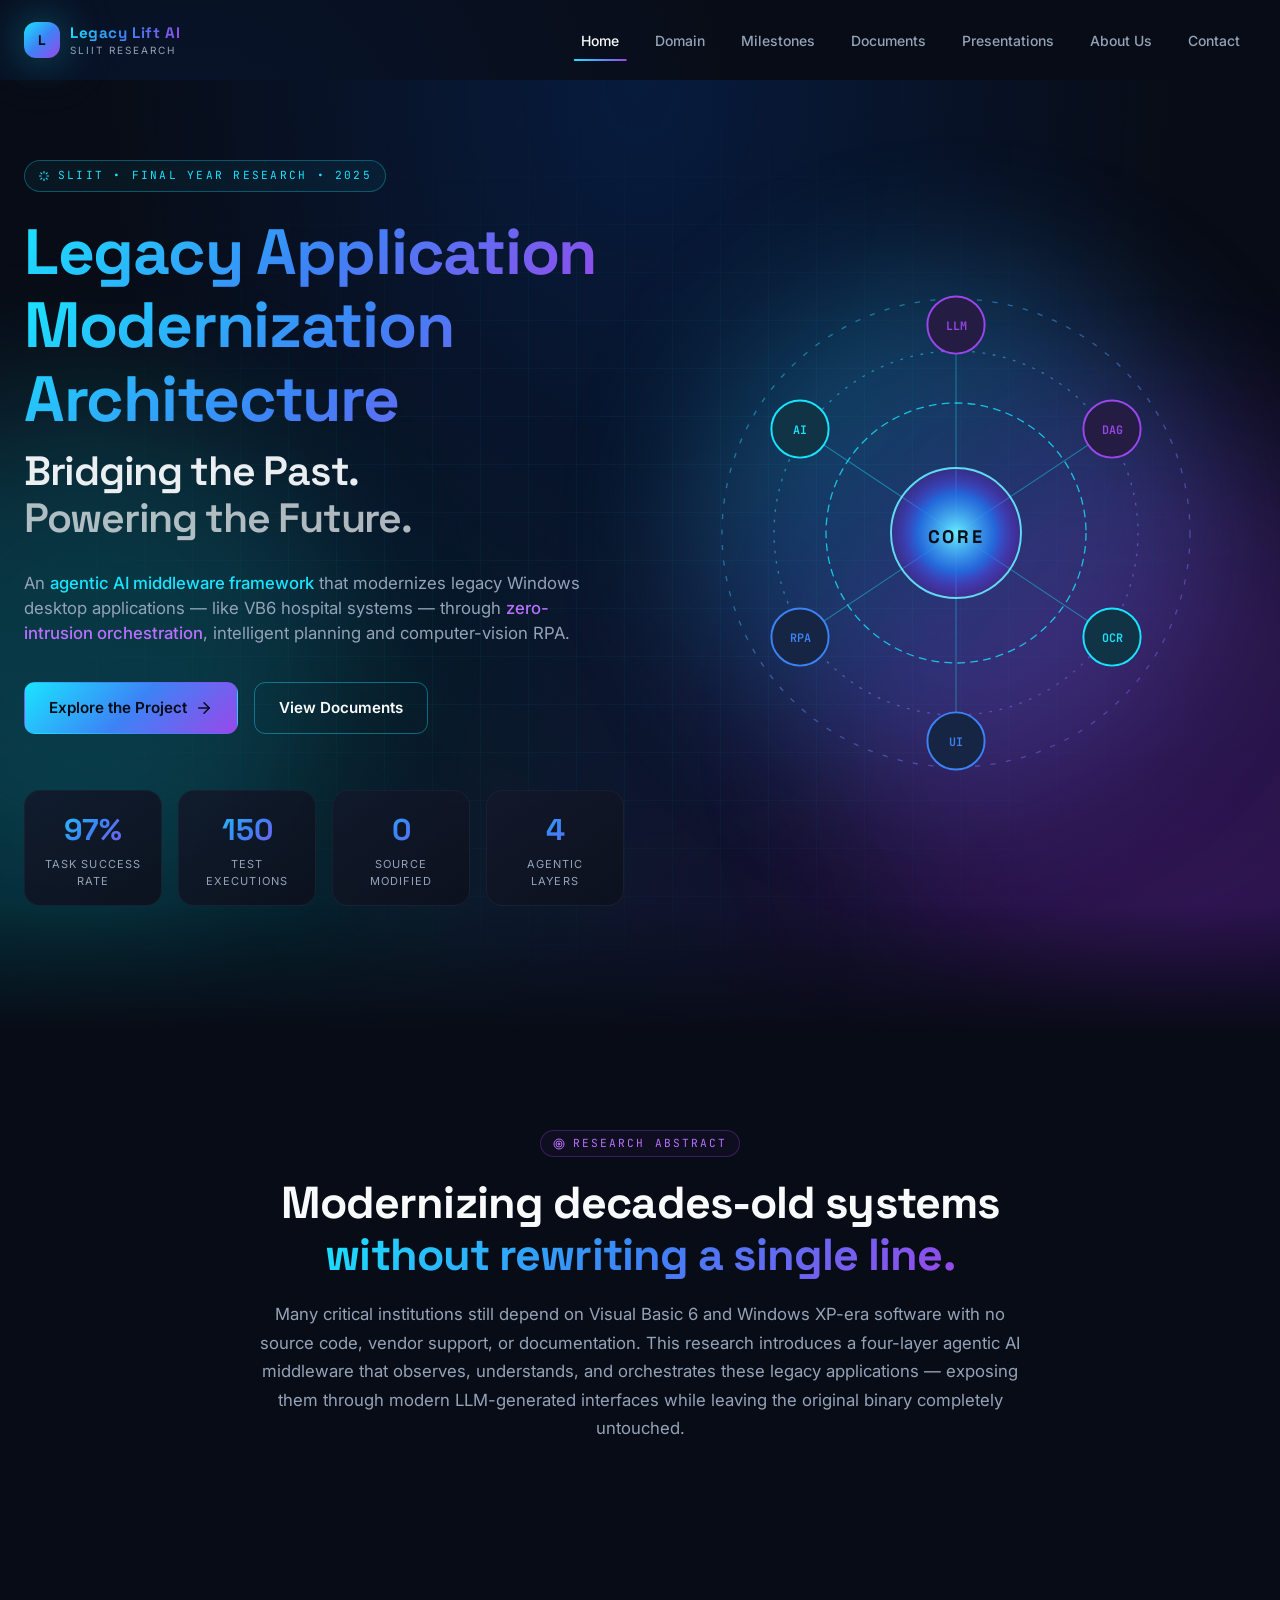
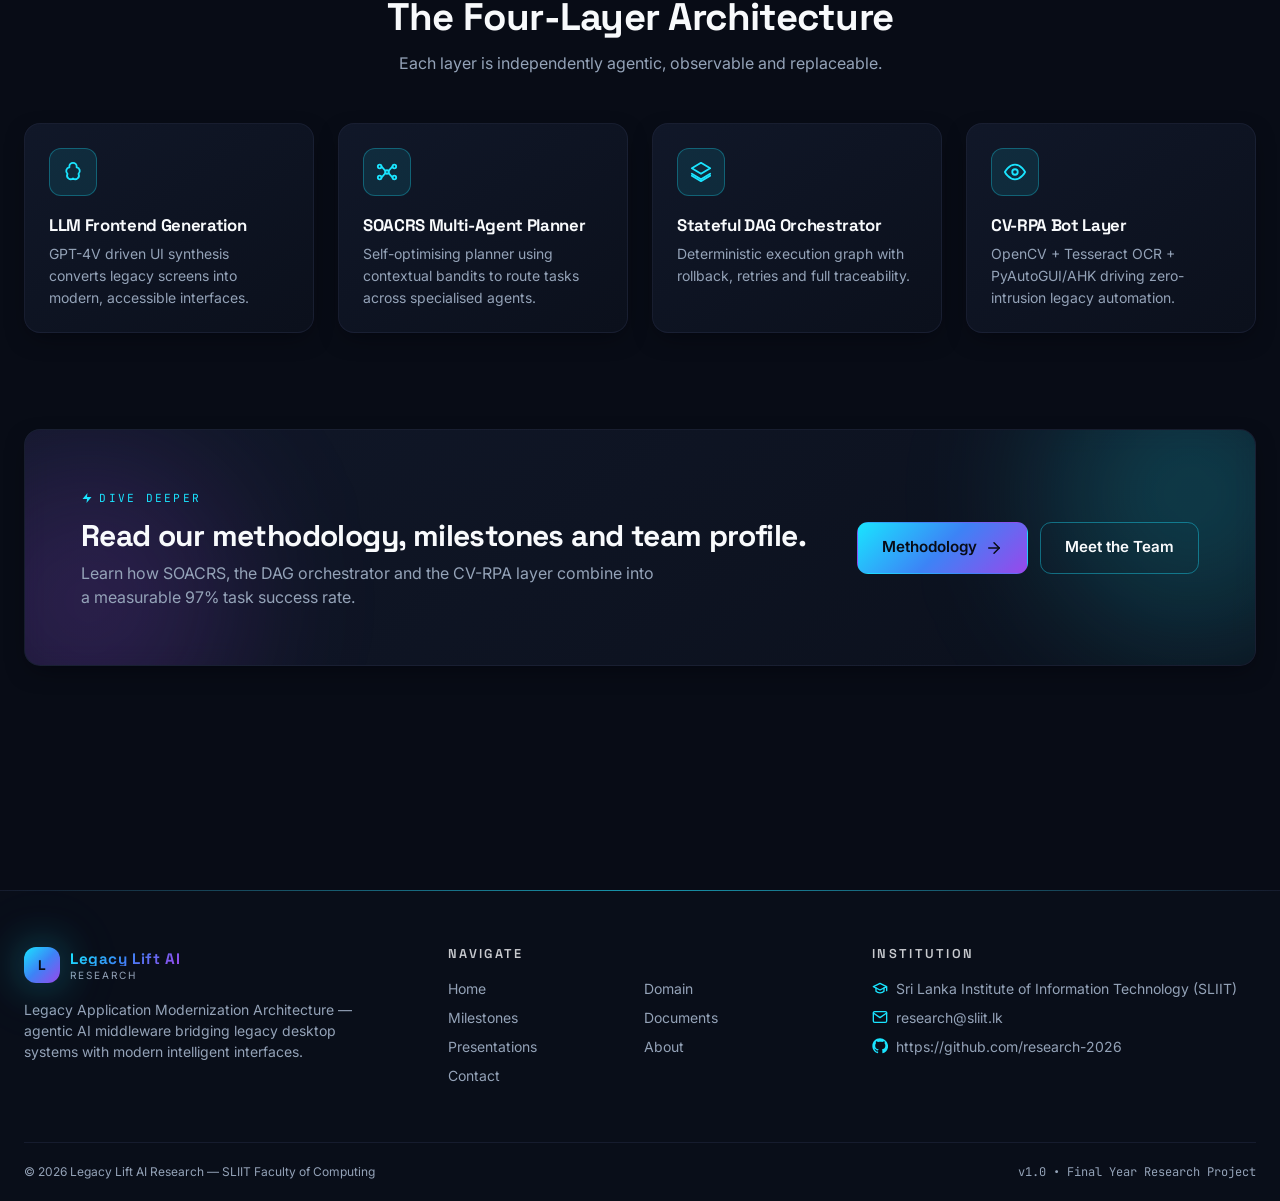
==== commit 50f0be06: "feat: add project presentation pages, documentation, and supporting assets" ====
--- a/public/static/index.html
+++ b/public/static/index.html
@@ -7,7 +7,7 @@
   <title>Legacy Application Modernization Architecture | SLIIT Research</title>
   <meta name="description"
     content="An agentic AI middleware framework that modernizes legacy Windows desktop applications through zero-intrusion orchestration. SLIIT final-year research project." />
-  <meta name="author" content="Legacy Modernization Research Team — SLIIT" />
+  <meta name="author" content="Legacy Lift AI Research Team — SLIIT" />
 
   <link rel="preconnect" href="https://fonts.googleapis.com" />
   <link rel="preconnect" href="https://fonts.gstatic.com" crossorigin />
@@ -32,7 +32,7 @@
           <a class="brand" href="index.html" aria-label="Home">
             <span class="brand-mark">L</span>
             <span class="brand-text">
-              <span class="brand-name brand-name-grad">Legacy Modernization</span>
+              <span class="brand-name brand-name-grad">Legacy Lift AI</span>
               <span class="brand-sub">SLIIT Research</span>
             </span>
           </a>
@@ -374,7 +374,7 @@
             <a class="brand" href="index.html">
               <span class="brand-mark">L</span>
               <span class="brand-text">
-                <span class="brand-name brand-name-grad">Legacy Modernization</span>
+                <span class="brand-name brand-name-grad">Legacy Lift AI</span>
                 <span class="brand-sub">Research</span>
               </span>
             </a>
@@ -423,7 +423,7 @@
           </div>
         </div>
         <div class="footer-bottom">
-          <p>© <span data-year>2025</span> Legacy Modernization Research — SLIIT Faculty of Computing</p>
+          <p>© <span data-year>2025</span> Legacy Lift AI Research — SLIIT Faculty of Computing</p>
           <p class="font-mono">v1.0 • Final Year Research Project</p>
         </div>
       </div>
--- a/public/static/styles.css
+++ b/public/static/styles.css
@@ -614,7 +614,7 @@
   background: var(--gradient-primary);
   padding: 2px;
 }
-.avatar-inner {
+.avatar-inner, .avatar-photo {
   width: 100%; height: 100%;
   border-radius: 9999px;
   background: hsl(var(--card));
@@ -622,6 +622,7 @@
   font-family: 'Space Grotesk', sans-serif;
   font-weight: 700;
   font-size: 1.5rem;
+  object-fit: cover;
 }
 .team-card h3 { font-size: 1.1rem; line-height: 1.2; }
 .team-id { font-family: 'JetBrains Mono', monospace; font-size: 0.69rem; text-transform: uppercase; letter-spacing: 0.18em; color: hsl(var(--primary)); margin-top: 0.25rem; }
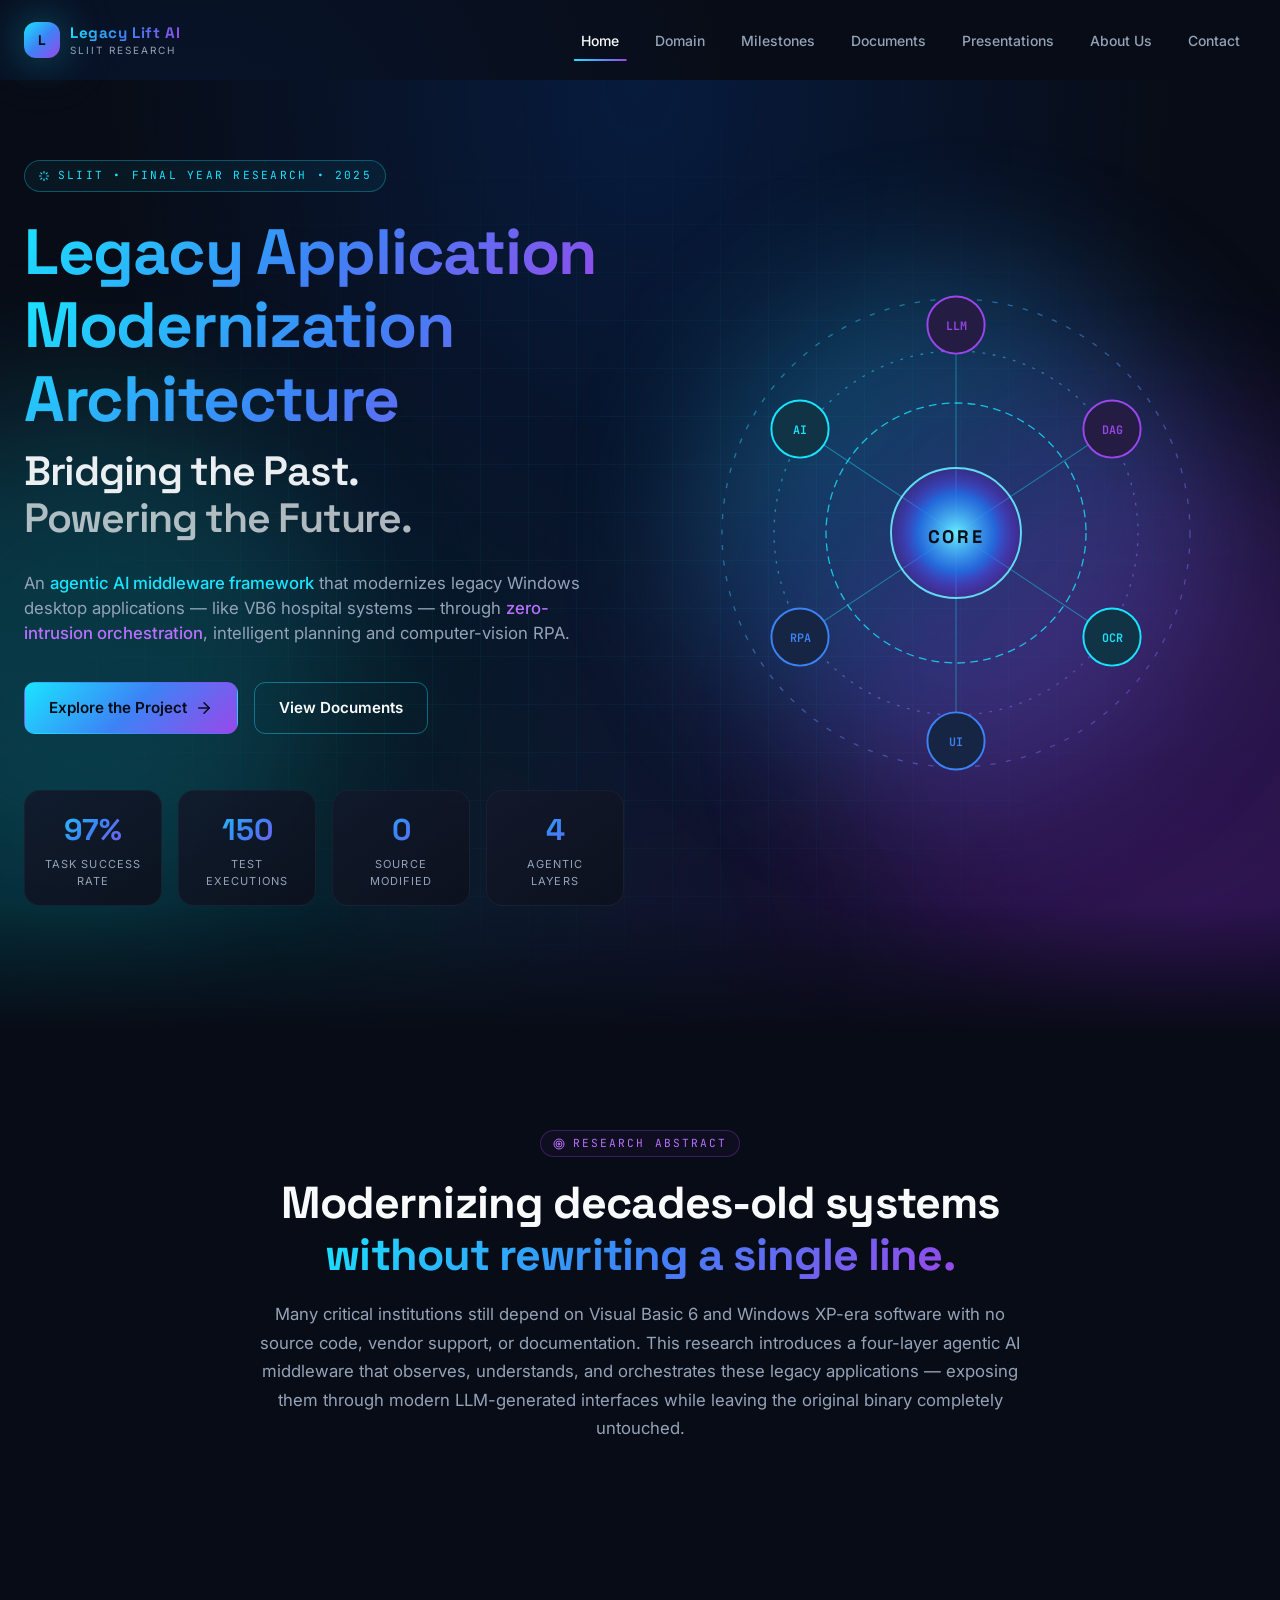
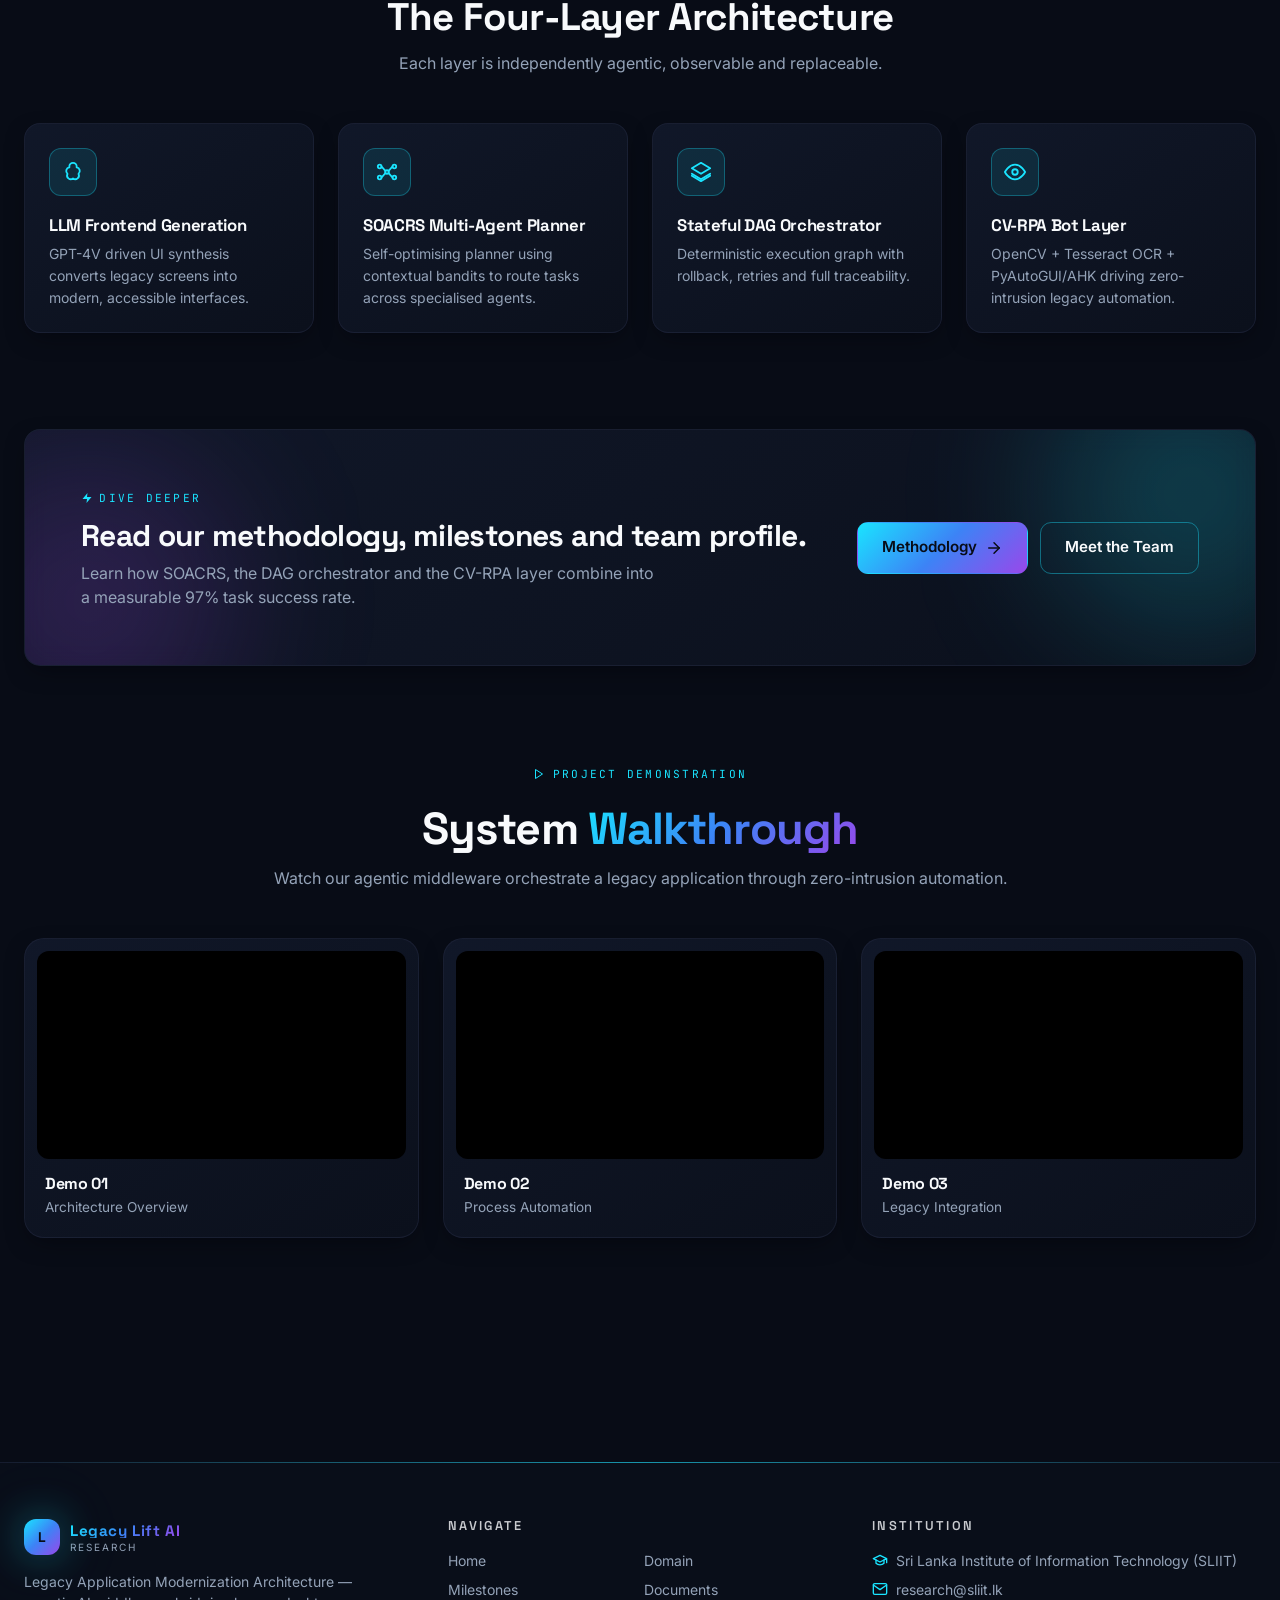
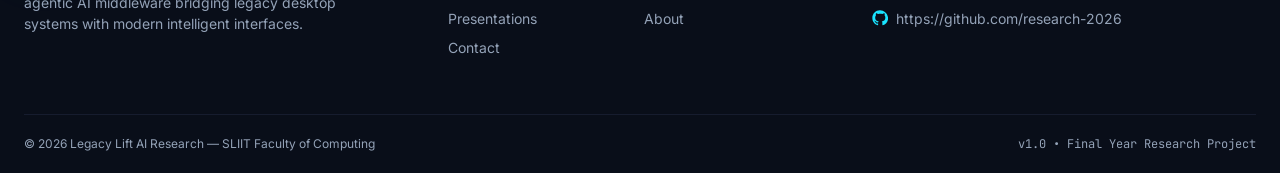
==== commit 4097717b: "feat: add static pages for contact, index, milestones, and presentations" ====
--- a/public/static/index.html
+++ b/public/static/index.html
@@ -364,6 +364,74 @@
         </div>
       </section>
 
+      <!-- ==================== DEMO VIDEO ==================== -->
+      <section class="section" id="demo-video" style="padding-top:0;">
+        <div class="container">
+          <div class="section-intro" style="margin-bottom:3rem;">
+            <div class="uppercase-eyebrow"
+              style="display:inline-flex;align-items:center;gap:0.5rem;margin-bottom:1.25rem;">
+              <svg width="12" height="12" viewBox="0 0 24 24" fill="none" stroke="currentColor" stroke-width="2">
+                <polygon points="5 3 19 12 5 21 5 3"></polygon>
+              </svg>
+              Project Demonstration
+            </div>
+            <h2>System <span class="text-gradient">Walkthrough</span></h2>
+            <p>Watch our agentic middleware orchestrate a legacy application through zero-intrusion automation.</p>
+          </div>
+
+          <div class="demo-grid"
+            style="display: grid; grid-template-columns: repeat(auto-fit, minmax(320px, 1fr)); gap: 1.5rem;">
+            <!-- Video 1 -->
+            <div class="glow-card animate-fade-in-up" style="padding: 0.75rem; border-radius: 1.25rem;">
+              <div
+                style="position: relative; width: 100%; padding-bottom: 56.25%; height: 0; border-radius: 0.75rem; overflow: hidden; background: #000;">
+                <iframe style="position: absolute; top: 0; left: 0; width: 100%; height: 100%; border: 0;"
+                  src="https://www.youtube.com/embed/mNMfXje-JFc?si=wePd4gTbvMeaL3TY" title="YouTube video player"
+                  allow="accelerometer; autoplay; clipboard-write; encrypted-media; gyroscope; picture-in-picture; web-share"
+                  referrerpolicy="strict-origin-when-cross-origin" allowfullscreen>
+                </iframe>
+              </div>
+              <div style="margin-top: 1rem; padding: 0 0.5rem 0.5rem;">
+                <h4 style="font-size: 1rem; margin-bottom: 0.25rem;">Demo 01</h4>
+                <p style="font-size: 0.85rem; color: hsl(var(--muted-foreground));">Architecture Overview</p>
+              </div>
+            </div>
+
+            <!-- Video 2 -->
+            <div class="glow-card animate-fade-in-up" style="padding: 0.75rem; border-radius: 1.25rem; animation-delay: 0.1s;">
+              <div
+                style="position: relative; width: 100%; padding-bottom: 56.25%; height: 0; border-radius: 0.75rem; overflow: hidden; background: #000;">
+                <iframe style="position: absolute; top: 0; left: 0; width: 100%; height: 100%; border: 0;"
+                  src="https://www.youtube.com/embed/ra1Jf-Ir450?si=iRSU_y5NoqcacwT-" title="YouTube video player"
+                  allow="accelerometer; autoplay; clipboard-write; encrypted-media; gyroscope; picture-in-picture; web-share"
+                  referrerpolicy="strict-origin-when-cross-origin" allowfullscreen>
+                </iframe>
+              </div>
+              <div style="margin-top: 1rem; padding: 0 0.5rem 0.5rem;">
+                <h4 style="font-size: 1rem; margin-bottom: 0.25rem;">Demo 02</h4>
+                <p style="font-size: 0.85rem; color: hsl(var(--muted-foreground));">Process Automation</p>
+              </div>
+            </div>
+
+            <!-- Video 3 -->
+            <div class="glow-card animate-fade-in-up" style="padding: 0.75rem; border-radius: 1.25rem; animation-delay: 0.2s;">
+              <div
+                style="position: relative; width: 100%; padding-bottom: 56.25%; height: 0; border-radius: 0.75rem; overflow: hidden; background: #000;">
+                <iframe style="position: absolute; top: 0; left: 0; width: 100%; height: 100%; border: 0;"
+                  src="https://www.youtube.com/embed/uVhh98xI49g?si=yYsyXyBKmwk36G_0" title="YouTube video player"
+                  allow="accelerometer; autoplay; clipboard-write; encrypted-media; gyroscope; picture-in-picture; web-share"
+                  referrerpolicy="strict-origin-when-cross-origin" allowfullscreen>
+                </iframe>
+              </div>
+              <div style="margin-top: 1rem; padding: 0 0.5rem 0.5rem;">
+                <h4 style="font-size: 1rem; margin-bottom: 0.25rem;">Demo 03</h4>
+                <p style="font-size: 0.85rem; color: hsl(var(--muted-foreground));">Legacy Integration</p>
+              </div>
+            </div>
+          </div>
+        </div>
+      </section>
+
     </main>
 
     <!-- ==================== FOOTER ==================== -->
--- a/public/static/styles.css
+++ b/public/static/styles.css
@@ -33,9 +33,9 @@
 
   --gradient-primary: linear-gradient(135deg, hsl(187 100% 55%) 0%, hsl(217 91% 60%) 50%, hsl(270 80% 60%) 100%);
   --gradient-hero: radial-gradient(ellipse at top, hsl(217 91% 25% / 0.4) 0%, transparent 60%),
-                   radial-gradient(ellipse at bottom right, hsl(270 80% 30% / 0.35) 0%, transparent 55%),
-                   radial-gradient(ellipse at bottom left, hsl(187 100% 25% / 0.3) 0%, transparent 55%),
-                   hsl(225 45% 6%);
+    radial-gradient(ellipse at bottom right, hsl(270 80% 30% / 0.35) 0%, transparent 55%),
+    radial-gradient(ellipse at bottom left, hsl(187 100% 25% / 0.3) 0%, transparent 55%),
+    hsl(225 45% 6%);
   --gradient-card: linear-gradient(145deg, hsl(224 40% 12% / 0.9) 0%, hsl(224 40% 8% / 0.9) 100%);
 
   --shadow-glow-cyan: 0 0 40px hsl(187 100% 55% / 0.35), 0 0 80px hsl(187 100% 55% / 0.15);
@@ -46,10 +46,22 @@
   --ease-smooth: cubic-bezier(0.22, 1, 0.36, 1);
 }
 
-* { box-sizing: border-box; margin: 0; padding: 0; border-color: hsl(var(--border)); }
-*::before, *::after { box-sizing: border-box; }
-
-html { scroll-behavior: smooth; -webkit-text-size-adjust: 100%; }
+* {
+  box-sizing: border-box;
+  margin: 0;
+  padding: 0;
+  border-color: hsl(var(--border));
+}
+
+*::before,
+*::after {
+  box-sizing: border-box;
+}
+
+html {
+  scroll-behavior: smooth;
+  -webkit-text-size-adjust: 100%;
+}
 
 body {
   min-height: 100vh;
@@ -65,26 +77,62 @@
   background-attachment: fixed;
 }
 
-h1, h2, h3, h4, h5, h6 {
+h1,
+h2,
+h3,
+h4,
+h5,
+h6 {
   font-family: 'Space Grotesk', 'Inter', sans-serif;
   letter-spacing: -0.02em;
   font-weight: 700;
   line-height: 1.15;
 }
 
-a { color: inherit; text-decoration: none; }
-img, svg { display: block; max-width: 100%; }
-button { font: inherit; cursor: pointer; background: none; border: none; color: inherit; }
-input, textarea { font: inherit; color: inherit; }
-
-::selection { background: hsl(var(--primary) / 0.3); color: hsl(var(--foreground)); }
-
-::-webkit-scrollbar { width: 10px; height: 10px; }
-::-webkit-scrollbar-track { background: hsl(var(--background)); }
+a {
+  color: inherit;
+  text-decoration: none;
+}
+
+img,
+svg {
+  display: block;
+  max-width: 100%;
+}
+
+button {
+  font: inherit;
+  cursor: pointer;
+  background: none;
+  border: none;
+  color: inherit;
+}
+
+input,
+textarea {
+  font: inherit;
+  color: inherit;
+}
+
+::selection {
+  background: hsl(var(--primary) / 0.3);
+  color: hsl(var(--foreground));
+}
+
+::-webkit-scrollbar {
+  width: 10px;
+  height: 10px;
+}
+
+::-webkit-scrollbar-track {
+  background: hsl(var(--background));
+}
+
 ::-webkit-scrollbar-thumb {
   background: linear-gradient(hsl(var(--primary) / 0.5), hsl(var(--secondary) / 0.5));
   border-radius: 10px;
 }
+
 ::-webkit-scrollbar-thumb:hover {
   background: linear-gradient(hsl(var(--primary)), hsl(var(--secondary)));
 }
@@ -96,12 +144,29 @@
   margin: 0 auto;
   padding: 0 1.5rem;
 }
-@media (min-width: 1400px) { .container { max-width: 1400px; } }
-
-main { padding-top: 4rem; flex: 1; }
-@media (min-width: 768px) { main { padding-top: 5rem; } }
-
-.app-shell { min-height: 100vh; display: flex; flex-direction: column; }
+
+@media (min-width: 1400px) {
+  .container {
+    max-width: 1400px;
+  }
+}
+
+main {
+  padding-top: 4rem;
+  flex: 1;
+}
+
+@media (min-width: 768px) {
+  main {
+    padding-top: 5rem;
+  }
+}
+
+.app-shell {
+  min-height: 100vh;
+  display: flex;
+  flex-direction: column;
+}
 
 /* ---------- Utility helpers ---------- */
 .text-gradient {
@@ -110,10 +175,23 @@
   background-clip: text;
   color: transparent;
 }
-.bg-hero { background: var(--gradient-hero); }
-.font-mono { font-family: 'JetBrains Mono', ui-monospace, monospace; }
-.font-display { font-family: 'Space Grotesk', 'Inter', sans-serif; }
-.muted { color: hsl(var(--muted-foreground)); }
+
+.bg-hero {
+  background: var(--gradient-hero);
+}
+
+.font-mono {
+  font-family: 'JetBrains Mono', ui-monospace, monospace;
+}
+
+.font-display {
+  font-family: 'Space Grotesk', 'Inter', sans-serif;
+}
+
+.muted {
+  color: hsl(var(--muted-foreground));
+}
+
 .uppercase-eyebrow {
   text-transform: uppercase;
   font-family: 'JetBrains Mono', monospace;
@@ -130,6 +208,7 @@
   border: 1px solid hsl(var(--border) / 0.6);
   border-radius: 1rem;
 }
+
 .glow-card {
   position: relative;
   overflow: hidden;
@@ -141,6 +220,7 @@
   box-shadow: var(--shadow-card);
   transition: transform 0.5s var(--ease-smooth), box-shadow 0.5s var(--ease-smooth);
 }
+
 .glow-card::before {
   content: '';
   position: absolute;
@@ -150,16 +230,28 @@
   background: linear-gradient(135deg, hsl(var(--primary) / 0), hsl(var(--primary) / 0.6), hsl(var(--secondary) / 0.6), hsl(var(--primary) / 0));
   -webkit-mask: linear-gradient(#000 0 0) content-box, linear-gradient(#000 0 0);
   -webkit-mask-composite: xor;
-          mask-composite: exclude;
+  mask-composite: exclude;
   opacity: 0;
   transition: opacity 0.5s var(--ease-smooth);
   pointer-events: none;
 }
-.glow-card:hover::before { opacity: 1; }
-.glow-card:hover { transform: translateY(-4px); box-shadow: var(--shadow-elevated); }
-
-.shadow-glow-cyan { box-shadow: var(--shadow-glow-cyan); }
-.shadow-glow-purple { box-shadow: var(--shadow-glow-purple); }
+
+.glow-card:hover::before {
+  opacity: 1;
+}
+
+.glow-card:hover {
+  transform: translateY(-4px);
+  box-shadow: var(--shadow-elevated);
+}
+
+.shadow-glow-cyan {
+  box-shadow: var(--shadow-glow-cyan);
+}
+
+.shadow-glow-purple {
+  box-shadow: var(--shadow-glow-purple);
+}
 
 /* Background grid */
 .grid-bg {
@@ -168,17 +260,20 @@
     linear-gradient(90deg, hsl(var(--primary) / 0.06) 1px, transparent 1px);
   background-size: 48px 48px;
   -webkit-mask-image: radial-gradient(ellipse at center, black 30%, transparent 75%);
-          mask-image: radial-gradient(ellipse at center, black 30%, transparent 75%);
+  mask-image: radial-gradient(ellipse at center, black 30%, transparent 75%);
 }
 
 /* ---------- Navbar ---------- */
 .site-header {
   position: fixed;
-  top: 0; left: 0; right: 0;
+  top: 0;
+  left: 0;
+  right: 0;
   z-index: 50;
   transition: all 0.5s var(--ease-smooth);
   background: transparent;
 }
+
 .site-header.scrolled {
   background: hsl(var(--background) / 0.75);
   backdrop-filter: blur(18px);
@@ -186,19 +281,26 @@
   border-bottom: 1px solid hsl(var(--border) / 0.6);
   box-shadow: var(--shadow-card);
 }
+
 .nav {
   display: flex;
   align-items: center;
   justify-content: space-between;
   height: 4rem;
 }
-@media (min-width: 768px) { .nav { height: 5rem; } }
+
+@media (min-width: 768px) {
+  .nav {
+    height: 5rem;
+  }
+}
 
 .brand {
   display: inline-flex;
   align-items: center;
   gap: 0.625rem;
 }
+
 .brand-mark {
   position: relative;
   width: 2.25rem;
@@ -215,13 +317,46 @@
   box-shadow: var(--shadow-glow-cyan);
   animation: glow-pulse 4s ease-in-out infinite;
 }
-.brand-text { display: flex; flex-direction: column; line-height: 1; }
-.brand-name { font-family: 'Space Grotesk', sans-serif; font-weight: 700; font-size: 0.95rem; letter-spacing: 0.04em; }
-.brand-name-grad { background: var(--gradient-primary); -webkit-background-clip: text; background-clip: text; color: transparent; }
-.brand-sub { font-size: 0.625rem; text-transform: uppercase; letter-spacing: 0.2em; color: hsl(var(--muted-foreground)); margin-top: 4px; }
-
-.nav-links { display: none; align-items: center; gap: 0.25rem; }
-@media (min-width: 1024px) { .nav-links { display: flex; } }
+
+.brand-text {
+  display: flex;
+  flex-direction: column;
+  line-height: 1;
+}
+
+.brand-name {
+  font-family: 'Space Grotesk', sans-serif;
+  font-weight: 700;
+  font-size: 0.95rem;
+  letter-spacing: 0.04em;
+}
+
+.brand-name-grad {
+  background: var(--gradient-primary);
+  -webkit-background-clip: text;
+  background-clip: text;
+  color: transparent;
+}
+
+.brand-sub {
+  font-size: 0.625rem;
+  text-transform: uppercase;
+  letter-spacing: 0.2em;
+  color: hsl(var(--muted-foreground));
+  margin-top: 4px;
+}
+
+.nav-links {
+  display: none;
+  align-items: center;
+  gap: 0.25rem;
+}
+
+@media (min-width: 1024px) {
+  .nav-links {
+    display: flex;
+  }
+}
 
 .nav-link {
   position: relative;
@@ -231,6 +366,7 @@
   color: hsl(var(--muted-foreground));
   transition: color 0.3s;
 }
+
 .nav-link::after {
   content: '';
   position: absolute;
@@ -243,10 +379,19 @@
   transition: width 0.3s;
   border-radius: 2px;
 }
-.nav-link:hover { color: hsl(var(--foreground)); }
+
+.nav-link:hover {
+  color: hsl(var(--foreground));
+}
+
 .nav-link:hover::after,
-.nav-link.active::after { width: 75%; }
-.nav-link.active { color: hsl(var(--foreground)); }
+.nav-link.active::after {
+  width: 75%;
+}
+
+.nav-link.active {
+  color: hsl(var(--foreground));
+}
 
 .menu-btn {
   display: inline-flex;
@@ -259,8 +404,17 @@
   color: hsl(var(--foreground));
   transition: all 0.3s;
 }
-.menu-btn:hover { color: hsl(var(--primary)); border-color: hsl(var(--primary) / 0.6); }
-@media (min-width: 1024px) { .menu-btn { display: none; } }
+
+.menu-btn:hover {
+  color: hsl(var(--primary));
+  border-color: hsl(var(--primary) / 0.6);
+}
+
+@media (min-width: 1024px) {
+  .menu-btn {
+    display: none;
+  }
+}
 
 .mobile-drawer {
   overflow: hidden;
@@ -272,8 +426,19 @@
   -webkit-backdrop-filter: blur(18px);
   border-bottom: 1px solid hsl(var(--border) / 0.6);
 }
-.mobile-drawer.open { max-height: 600px; opacity: 1; }
-.mobile-drawer-inner { display: flex; flex-direction: column; gap: 0.25rem; padding: 1rem 0; }
+
+.mobile-drawer.open {
+  max-height: 600px;
+  opacity: 1;
+}
+
+.mobile-drawer-inner {
+  display: flex;
+  flex-direction: column;
+  gap: 0.25rem;
+  padding: 1rem 0;
+}
+
 .mobile-link {
   padding: 0.75rem 1rem;
   border-radius: 0.5rem;
@@ -282,7 +447,12 @@
   color: hsl(var(--muted-foreground));
   transition: all 0.2s;
 }
-.mobile-link:hover { color: hsl(var(--foreground)); background: hsl(var(--muted) / 0.4); }
+
+.mobile-link:hover {
+  color: hsl(var(--foreground));
+  background: hsl(var(--muted) / 0.4);
+}
+
 .mobile-link.active {
   color: hsl(var(--primary));
   background: hsl(var(--primary) / 0.1);
@@ -303,19 +473,38 @@
   border: 1px solid transparent;
   white-space: nowrap;
 }
-.btn-lg { padding: 0.85rem 1.5rem; font-size: 0.95rem; border-radius: 0.7rem; }
+
+.btn-lg {
+  padding: 0.85rem 1.5rem;
+  font-size: 0.95rem;
+  border-radius: 0.7rem;
+}
+
 .btn-primary {
   background: var(--gradient-primary);
   color: hsl(var(--primary-foreground));
 }
-.btn-primary:hover { transform: translateY(-2px); box-shadow: var(--shadow-glow-cyan); opacity: 0.97; }
+
+.btn-primary:hover {
+  transform: translateY(-2px);
+  box-shadow: var(--shadow-glow-cyan);
+  opacity: 0.97;
+}
+
 .btn-outline {
   background: transparent;
   color: hsl(var(--foreground));
   border-color: hsl(var(--primary) / 0.4);
 }
-.btn-outline:hover { background: hsl(var(--primary) / 0.1); border-color: hsl(var(--primary) / 0.7); }
-.btn-block { width: 100%; }
+
+.btn-outline:hover {
+  background: hsl(var(--primary) / 0.1);
+  border-color: hsl(var(--primary) / 0.7);
+}
+
+.btn-block {
+  width: 100%;
+}
 
 .icon-btn {
   display: inline-flex;
@@ -328,7 +517,11 @@
   color: hsl(var(--muted-foreground));
   transition: all 0.2s;
 }
-.icon-btn:hover { color: hsl(var(--primary)); border-color: hsl(var(--primary) / 0.6); }
+
+.icon-btn:hover {
+  color: hsl(var(--primary));
+  border-color: hsl(var(--primary) / 0.6);
+}
 
 /* ---------- Hero ---------- */
 .hero {
@@ -336,7 +529,13 @@
   overflow: hidden;
   background: var(--gradient-hero);
 }
-.hero-grid { position: absolute; inset: 0; opacity: 0.7; }
+
+.hero-grid {
+  position: absolute;
+  inset: 0;
+  opacity: 0.7;
+}
+
 .hero-blob {
   position: absolute;
   border-radius: 9999px;
@@ -344,8 +543,23 @@
   pointer-events: none;
   animation: glow-pulse 6s ease-in-out infinite;
 }
-.hero-blob.one { top: 33%; left: -10rem; width: 500px; height: 500px; background: hsl(var(--primary) / 0.15); }
-.hero-blob.two { bottom: 0; right: -10rem; width: 600px; height: 600px; background: hsl(var(--secondary) / 0.15); animation-delay: 1.5s; }
+
+.hero-blob.one {
+  top: 33%;
+  left: -10rem;
+  width: 500px;
+  height: 500px;
+  background: hsl(var(--primary) / 0.15);
+}
+
+.hero-blob.two {
+  bottom: 0;
+  right: -10rem;
+  width: 600px;
+  height: 600px;
+  background: hsl(var(--secondary) / 0.15);
+  animation-delay: 1.5s;
+}
 
 .hero-inner {
   position: relative;
@@ -354,13 +568,31 @@
   align-items: center;
   padding: 3rem 0 6rem;
 }
-@media (min-width: 1024px) { .hero-inner { grid-template-columns: 1fr 1fr; padding: 5rem 0 8rem; gap: 2rem; } }
-
-.hero-text-col { order: 2; }
-.hero-visual-col { order: 1; }
+
 @media (min-width: 1024px) {
-  .hero-text-col { order: 1; }
-  .hero-visual-col { order: 2; }
+  .hero-inner {
+    grid-template-columns: 1fr 1fr;
+    padding: 5rem 0 8rem;
+    gap: 2rem;
+  }
+}
+
+.hero-text-col {
+  order: 2;
+}
+
+.hero-visual-col {
+  order: 1;
+}
+
+@media (min-width: 1024px) {
+  .hero-text-col {
+    order: 1;
+  }
+
+  .hero-visual-col {
+    order: 2;
+  }
 }
 
 .hero-eyebrow {
@@ -379,15 +611,50 @@
   margin-bottom: 1.5rem;
 }
 
-.hero h1 { font-size: clamp(2.4rem, 5vw, 4.5rem); }
-.hero h1 .line { display: block; }
-.hero h1 .sub1 { font-size: clamp(1.5rem, 3.2vw, 3rem); margin-top: 0.75rem; color: hsl(var(--foreground) / 0.95); font-weight: 600; }
-.hero h1 .sub2 { font-size: clamp(1.5rem, 3.2vw, 3rem); color: hsl(var(--foreground) / 0.7); font-weight: 600; }
-.hero p.lead { margin-top: 1.75rem; max-width: 36rem; color: hsl(var(--muted-foreground)); font-size: 1.05rem; }
-.hero p.lead .em-cyan { color: hsl(var(--primary)); font-weight: 500; }
-.hero p.lead .em-purple { color: hsl(var(--secondary-glow)); font-weight: 500; }
-
-.hero-actions { margin-top: 2.25rem; display: flex; flex-wrap: wrap; gap: 1rem; }
+.hero h1 {
+  font-size: clamp(2.4rem, 5vw, 4.5rem);
+}
+
+.hero h1 .line {
+  display: block;
+}
+
+.hero h1 .sub1 {
+  font-size: clamp(1.5rem, 3.2vw, 3rem);
+  margin-top: 0.75rem;
+  color: hsl(var(--foreground) / 0.95);
+  font-weight: 600;
+}
+
+.hero h1 .sub2 {
+  font-size: clamp(1.5rem, 3.2vw, 3rem);
+  color: hsl(var(--foreground) / 0.7);
+  font-weight: 600;
+}
+
+.hero p.lead {
+  margin-top: 1.75rem;
+  max-width: 36rem;
+  color: hsl(var(--muted-foreground));
+  font-size: 1.05rem;
+}
+
+.hero p.lead .em-cyan {
+  color: hsl(var(--primary));
+  font-weight: 500;
+}
+
+.hero p.lead .em-purple {
+  color: hsl(var(--secondary-glow));
+  font-weight: 500;
+}
+
+.hero-actions {
+  margin-top: 2.25rem;
+  display: flex;
+  flex-wrap: wrap;
+  gap: 1rem;
+}
 
 .hero-stats {
   margin-top: 3.5rem;
@@ -395,80 +662,292 @@
   grid-template-columns: repeat(2, 1fr);
   gap: 1rem;
 }
-@media (min-width: 640px) { .hero-stats { grid-template-columns: repeat(4, 1fr); } }
-.stat { padding: 1rem; text-align: center; }
-.stat .value { font-family: 'Space Grotesk', sans-serif; font-weight: 700; font-size: clamp(1.5rem, 3vw, 1.875rem); }
-.stat .label { font-size: 0.69rem; text-transform: uppercase; letter-spacing: 0.1em; color: hsl(var(--muted-foreground)); margin-top: 0.25rem; }
-
-.hero-fade { position: absolute; bottom: 0; left: 0; right: 0; height: 8rem; background: linear-gradient(to bottom, transparent, hsl(var(--background))); pointer-events: none; }
+
+@media (min-width: 640px) {
+  .hero-stats {
+    grid-template-columns: repeat(4, 1fr);
+  }
+}
+
+.stat {
+  padding: 1rem;
+  text-align: center;
+}
+
+.stat .value {
+  font-family: 'Space Grotesk', sans-serif;
+  font-weight: 700;
+  font-size: clamp(1.5rem, 3vw, 1.875rem);
+}
+
+.stat .label {
+  font-size: 0.69rem;
+  text-transform: uppercase;
+  letter-spacing: 0.1em;
+  color: hsl(var(--muted-foreground));
+  margin-top: 0.25rem;
+}
+
+.hero-fade {
+  position: absolute;
+  bottom: 0;
+  left: 0;
+  right: 0;
+  height: 8rem;
+  background: linear-gradient(to bottom, transparent, hsl(var(--background)));
+  pointer-events: none;
+}
 
 /* Page hero (subpages) */
-.page-hero { position: relative; overflow: hidden; background: var(--gradient-hero); }
-.page-hero-grid { position: absolute; inset: 0; opacity: 0.6; }
-.page-hero-blob { position: absolute; top: -6rem; left: 50%; transform: translateX(-50%); width: 600px; height: 600px; border-radius: 9999px; background: hsl(var(--primary) / 0.1); filter: blur(72px); pointer-events: none; }
-.page-hero-inner { position: relative; padding: 5rem 0 4rem; }
-@media (min-width: 768px) { .page-hero-inner { padding: 7rem 0 5rem; } }
-.page-hero h1 { font-size: clamp(2rem, 4vw, 3.75rem); max-width: 56rem; }
-.page-hero p.subtitle { margin-top: 1.25rem; max-width: 40rem; color: hsl(var(--muted-foreground)); font-size: 1.05rem; }
+.page-hero {
+  position: relative;
+  overflow: hidden;
+  background: var(--gradient-hero);
+}
+
+.page-hero-grid {
+  position: absolute;
+  inset: 0;
+  opacity: 0.6;
+}
+
+.page-hero-blob {
+  position: absolute;
+  top: -6rem;
+  left: 50%;
+  transform: translateX(-50%);
+  width: 600px;
+  height: 600px;
+  border-radius: 9999px;
+  background: hsl(var(--primary) / 0.1);
+  filter: blur(72px);
+  pointer-events: none;
+}
+
+.page-hero-inner {
+  position: relative;
+  padding: 5rem 0 4rem;
+}
+
+@media (min-width: 768px) {
+  .page-hero-inner {
+    padding: 7rem 0 5rem;
+  }
+}
+
+.page-hero h1 {
+  font-size: clamp(2rem, 4vw, 3.75rem);
+  max-width: 56rem;
+}
+
+.page-hero p.subtitle {
+  margin-top: 1.25rem;
+  max-width: 40rem;
+  color: hsl(var(--muted-foreground));
+  font-size: 1.05rem;
+}
 
 /* Section spacing */
-section.section { padding: 4rem 0; }
-@media (min-width: 768px) { section.section { padding: 6rem 0; } }
+section.section {
+  padding: 4rem 0;
+}
+
+@media (min-width: 768px) {
+  section.section {
+    padding: 6rem 0;
+  }
+}
 
 /* Generic centered intro */
-.section-intro { text-align: center; max-width: 48rem; margin: 0 auto 3.5rem; }
-.section-intro h2 { font-size: clamp(1.75rem, 3.5vw, 3rem); }
-.section-intro p { margin-top: 0.75rem; color: hsl(var(--muted-foreground)); }
+.section-intro {
+  text-align: center;
+  max-width: 48rem;
+  margin: 0 auto 3.5rem;
+}
+
+.section-intro h2 {
+  font-size: clamp(1.75rem, 3.5vw, 3rem);
+}
+
+.section-intro p {
+  margin-top: 0.75rem;
+  color: hsl(var(--muted-foreground));
+}
 
 /* Pillars grid (home) */
-.pillars { display: grid; gap: 1.5rem; grid-template-columns: 1fr; }
-@media (min-width: 640px) { .pillars { grid-template-columns: repeat(2, 1fr); } }
-@media (min-width: 1024px) { .pillars { grid-template-columns: repeat(4, 1fr); } }
+.pillars {
+  display: grid;
+  gap: 1.5rem;
+  grid-template-columns: 1fr;
+}
+
+@media (min-width: 640px) {
+  .pillars {
+    grid-template-columns: repeat(2, 1fr);
+  }
+}
+
+@media (min-width: 1024px) {
+  .pillars {
+    grid-template-columns: repeat(4, 1fr);
+  }
+}
+
 .pillar-icon {
-  width: 3rem; height: 3rem;
+  width: 3rem;
+  height: 3rem;
   border-radius: 0.75rem;
   background: hsl(var(--primary) / 0.1);
   border: 1px solid hsl(var(--primary) / 0.3);
-  display: flex; align-items: center; justify-content: center;
+  display: flex;
+  align-items: center;
+  justify-content: center;
   color: hsl(var(--primary));
   margin-bottom: 1.25rem;
   transition: box-shadow 0.4s;
 }
-.glow-card:hover .pillar-icon { box-shadow: var(--shadow-glow-cyan); }
-.pillar h3 { font-size: 1.05rem; margin-bottom: 0.5rem; }
-.pillar p { font-size: 0.875rem; color: hsl(var(--muted-foreground)); line-height: 1.55; }
+
+.glow-card:hover .pillar-icon {
+  box-shadow: var(--shadow-glow-cyan);
+}
+
+.pillar h3 {
+  font-size: 1.05rem;
+  margin-bottom: 0.5rem;
+}
+
+.pillar p {
+  font-size: 0.875rem;
+  color: hsl(var(--muted-foreground));
+  line-height: 1.55;
+}
 
 /* CTA card */
-.cta-card { padding: 2.5rem; position: relative; overflow: hidden; }
-@media (min-width: 768px) { .cta-card { padding: 3.5rem; } }
-.cta-card .cta-blob1 { position: absolute; top: -5rem; right: -5rem; width: 18rem; height: 18rem; border-radius: 9999px; background: hsl(var(--primary) / 0.2); filter: blur(72px); }
-.cta-card .cta-blob2 { position: absolute; bottom: -5rem; left: -5rem; width: 18rem; height: 18rem; border-radius: 9999px; background: hsl(var(--secondary) / 0.2); filter: blur(72px); }
-.cta-card .cta-inner { position: relative; display: grid; gap: 2rem; align-items: center; }
-@media (min-width: 768px) { .cta-card .cta-inner { grid-template-columns: 1fr auto; } }
-.cta-card h3 { font-size: clamp(1.4rem, 2.5vw, 1.875rem); }
-.cta-card p { color: hsl(var(--muted-foreground)); margin-top: 0.5rem; max-width: 36rem; }
+.cta-card {
+  padding: 2.5rem;
+  position: relative;
+  overflow: hidden;
+}
+
+@media (min-width: 768px) {
+  .cta-card {
+    padding: 3.5rem;
+  }
+}
+
+.cta-card .cta-blob1 {
+  position: absolute;
+  top: -5rem;
+  right: -5rem;
+  width: 18rem;
+  height: 18rem;
+  border-radius: 9999px;
+  background: hsl(var(--primary) / 0.2);
+  filter: blur(72px);
+}
+
+.cta-card .cta-blob2 {
+  position: absolute;
+  bottom: -5rem;
+  left: -5rem;
+  width: 18rem;
+  height: 18rem;
+  border-radius: 9999px;
+  background: hsl(var(--secondary) / 0.2);
+  filter: blur(72px);
+}
+
+.cta-card .cta-inner {
+  position: relative;
+  display: grid;
+  gap: 2rem;
+  align-items: center;
+}
+
+@media (min-width: 768px) {
+  .cta-card .cta-inner {
+    grid-template-columns: 1fr auto;
+  }
+}
+
+.cta-card h3 {
+  font-size: clamp(1.4rem, 2.5vw, 1.875rem);
+}
+
+.cta-card p {
+  color: hsl(var(--muted-foreground));
+  margin-top: 0.5rem;
+  max-width: 36rem;
+}
 
 /* ---------- Domain page ---------- */
-.research-stack { display: grid; gap: 1.5rem; }
-.research-card { padding: 1.75rem; display: grid; gap: 1.5rem; grid-template-columns: auto 1fr; align-items: start; }
-@media (min-width: 768px) { .research-card { padding: 2.5rem; } }
+.research-stack {
+  display: grid;
+  gap: 1.5rem;
+}
+
+.research-card {
+  padding: 1.75rem;
+  display: grid;
+  gap: 1.5rem;
+  grid-template-columns: auto 1fr;
+  align-items: start;
+}
+
+@media (min-width: 768px) {
+  .research-card {
+    padding: 2.5rem;
+  }
+}
+
 .research-icon {
-  width: 3.5rem; height: 3.5rem;
+  width: 3.5rem;
+  height: 3.5rem;
   border-radius: 0.75rem;
   background: hsl(var(--primary) / 0.1);
   border: 1px solid hsl(var(--primary) / 0.3);
   color: hsl(var(--primary));
-  display: flex; align-items: center; justify-content: center;
+  display: flex;
+  align-items: center;
+  justify-content: center;
   box-shadow: var(--shadow-glow-cyan);
   flex-shrink: 0;
 }
-.research-card h2 { font-size: clamp(1.25rem, 2.4vw, 1.875rem); margin-bottom: 0.75rem; }
-.research-card p { color: hsl(var(--muted-foreground)); line-height: 1.65; font-size: 0.95rem; }
-
-.tech-card { padding: 2rem; }
-@media (min-width: 768px) { .tech-card { padding: 3rem; } }
-.tech-head { display: flex; align-items: center; gap: 0.85rem; margin-bottom: 1.5rem; }
-.tech-pills { display: flex; flex-wrap: wrap; gap: 0.6rem; }
+
+.research-card h2 {
+  font-size: clamp(1.25rem, 2.4vw, 1.875rem);
+  margin-bottom: 0.75rem;
+}
+
+.research-card p {
+  color: hsl(var(--muted-foreground));
+  line-height: 1.65;
+  font-size: 0.95rem;
+}
+
+.tech-card {
+  padding: 2rem;
+}
+
+@media (min-width: 768px) {
+  .tech-card {
+    padding: 3rem;
+  }
+}
+
+.tech-head {
+  display: flex;
+  align-items: center;
+  gap: 0.85rem;
+  margin-bottom: 1.5rem;
+}
+
+.tech-pills {
+  display: flex;
+  flex-wrap: wrap;
+  gap: 0.6rem;
+}
+
 .tech-pill {
   padding: 0.45rem 0.95rem;
   border-radius: 9999px;
@@ -481,44 +960,168 @@
   color: var(--pill-text);
   transition: transform 0.2s;
 }
-.tech-pill:hover { transform: scale(1.05); }
-.pill-cyan { --pill-from: hsl(187 100% 55% / 0.2); --pill-to: hsl(187 100% 55% / 0.05); --pill-border: hsl(187 100% 55% / 0.4); --pill-text: hsl(var(--primary)); }
-.pill-purple { --pill-from: hsl(270 80% 60% / 0.2); --pill-to: hsl(270 80% 60% / 0.05); --pill-border: hsl(270 80% 60% / 0.4); --pill-text: hsl(var(--secondary-glow)); }
-.pill-blue { --pill-from: hsl(217 91% 60% / 0.2); --pill-to: hsl(217 91% 60% / 0.05); --pill-border: hsl(217 91% 60% / 0.4); --pill-text: hsl(var(--accent-glow)); }
+
+.tech-pill:hover {
+  transform: scale(1.05);
+}
+
+.pill-cyan {
+  --pill-from: hsl(187 100% 55% / 0.2);
+  --pill-to: hsl(187 100% 55% / 0.05);
+  --pill-border: hsl(187 100% 55% / 0.4);
+  --pill-text: hsl(var(--primary));
+}
+
+.pill-purple {
+  --pill-from: hsl(270 80% 60% / 0.2);
+  --pill-to: hsl(270 80% 60% / 0.05);
+  --pill-border: hsl(270 80% 60% / 0.4);
+  --pill-text: hsl(var(--secondary-glow));
+}
+
+.pill-blue {
+  --pill-from: hsl(217 91% 60% / 0.2);
+  --pill-to: hsl(217 91% 60% / 0.05);
+  --pill-border: hsl(217 91% 60% / 0.4);
+  --pill-text: hsl(var(--accent-glow));
+}
 
 /* ---------- Milestones ---------- */
-.timeline { position: relative; max-width: 64rem; margin: 0 auto; }
+.timeline {
+  position: relative;
+  max-width: 64rem;
+  margin: 0 auto;
+}
+
 .timeline-line {
   position: absolute;
   left: 1.25rem;
-  top: 0; bottom: 0;
+  top: 0;
+  bottom: 0;
   width: 1px;
   background: linear-gradient(to bottom, transparent, hsl(var(--primary) / 0.4), transparent);
 }
-@media (min-width: 768px) { .timeline-line { left: 50%; transform: translateX(-50%); } }
-.timeline-row { position: relative; display: grid; align-items: center; margin-bottom: 2.5rem; }
-@media (min-width: 768px) { .timeline-row { grid-template-columns: 1fr 1fr; gap: 3rem; } }
-.timeline-dot { position: absolute; left: 1.25rem; top: 2rem; transform: translate(-50%, -50%); z-index: 2; }
-@media (min-width: 768px) { .timeline-dot { left: 50%; top: 50%; } }
-.timeline-dot .dot { width: 1rem; height: 1rem; border-radius: 9999px; }
-.dot-done { background: hsl(var(--primary)); box-shadow: var(--shadow-glow-cyan); }
-.dot-current { background: hsl(var(--secondary)); box-shadow: var(--shadow-glow-purple); animation: glow-pulse 4s ease-in-out infinite; }
-.dot-upcoming { background: hsl(var(--muted)); border: 1px solid hsl(var(--border)); }
-
-.timeline-card-wrap { padding-left: 3.5rem; }
-@media (min-width: 768px) { .timeline-card-wrap { padding-left: 0; padding-right: 3rem; text-align: right; } }
-.timeline-row.right .timeline-card-wrap { padding-left: 3.5rem; }
+
 @media (min-width: 768px) {
-  .timeline-row.right .timeline-card-wrap { grid-column-start: 2; padding-right: 0; padding-left: 3rem; text-align: left; }
-}
-.timeline-card { padding: 1.5rem; display: inline-block; width: 100%; }
-.timeline-card .meta-row { display: flex; flex-wrap: wrap; gap: 0.5rem; align-items: center; margin-bottom: 0.75rem; }
-.timeline-row.left .timeline-card .meta-row { justify-content: flex-start; }
+  .timeline-line {
+    left: 50%;
+    transform: translateX(-50%);
+  }
+}
+
+.timeline-row {
+  position: relative;
+  display: grid;
+  align-items: center;
+  margin-bottom: 2.5rem;
+}
+
 @media (min-width: 768px) {
-  .timeline-row.left .timeline-card .meta-row { justify-content: flex-end; }
-}
-.timeline-card h3 { font-size: 1.15rem; margin-bottom: 0.4rem; display: inline-flex; align-items: center; gap: 0.5rem; }
-.timeline-card p { font-size: 0.875rem; color: hsl(var(--muted-foreground)); }
+  .timeline-row {
+    grid-template-columns: 1fr 1fr;
+    gap: 3rem;
+  }
+}
+
+.timeline-dot {
+  position: absolute;
+  left: 1.25rem;
+  top: 2rem;
+  transform: translate(-50%, -50%);
+  z-index: 2;
+}
+
+@media (min-width: 768px) {
+  .timeline-dot {
+    left: 50%;
+    top: 50%;
+  }
+}
+
+.timeline-dot .dot {
+  width: 1rem;
+  height: 1rem;
+  border-radius: 9999px;
+}
+
+.dot-done {
+  background: hsl(var(--primary));
+  box-shadow: var(--shadow-glow-cyan);
+}
+
+.dot-current {
+  background: hsl(var(--secondary));
+  box-shadow: var(--shadow-glow-purple);
+  animation: glow-pulse 4s ease-in-out infinite;
+}
+
+.dot-upcoming {
+  background: hsl(var(--muted));
+  border: 1px solid hsl(var(--border));
+}
+
+.timeline-card-wrap {
+  padding-left: 3.5rem;
+}
+
+@media (min-width: 768px) {
+  .timeline-card-wrap {
+    padding-left: 0;
+    padding-right: 3rem;
+    text-align: right;
+  }
+}
+
+.timeline-row.right .timeline-card-wrap {
+  padding-left: 3.5rem;
+}
+
+@media (min-width: 768px) {
+  .timeline-row.right .timeline-card-wrap {
+    grid-column-start: 2;
+    padding-right: 0;
+    padding-left: 3rem;
+    text-align: left;
+  }
+}
+
+.timeline-card {
+  padding: 1.5rem;
+  display: inline-block;
+  width: 100%;
+}
+
+.timeline-card .meta-row {
+  display: flex;
+  flex-wrap: wrap;
+  gap: 0.5rem;
+  align-items: center;
+  margin-bottom: 0.75rem;
+}
+
+.timeline-row.left .timeline-card .meta-row {
+  justify-content: flex-start;
+}
+
+@media (min-width: 768px) {
+  .timeline-row.left .timeline-card .meta-row {
+    justify-content: flex-end;
+  }
+}
+
+.timeline-card h3 {
+  font-size: 1.15rem;
+  margin-bottom: 0.4rem;
+  display: inline-flex;
+  align-items: center;
+  gap: 0.5rem;
+}
+
+.timeline-card p {
+  font-size: 0.875rem;
+  color: hsl(var(--muted-foreground));
+}
+
 .chip {
   font-family: 'JetBrains Mono', monospace;
   font-size: 0.625rem;
@@ -528,11 +1131,37 @@
   border-radius: 9999px;
   border: 1px solid;
 }
-.chip-done { color: hsl(var(--primary)); border-color: hsl(var(--primary) / 0.4); background: hsl(var(--primary) / 0.1); }
-.chip-current { color: hsl(var(--secondary-glow)); border-color: hsl(var(--secondary) / 0.4); background: hsl(var(--secondary) / 0.1); }
-.chip-upcoming { color: hsl(var(--muted-foreground)); border-color: hsl(var(--border)); background: hsl(var(--muted) / 0.3); }
-.meta-mini { display: inline-flex; align-items: center; gap: 0.3rem; font-size: 0.75rem; color: hsl(var(--muted-foreground)); }
-.meta-mini.primary { color: hsl(var(--primary)); font-family: 'JetBrains Mono', monospace; }
+
+.chip-done {
+  color: hsl(var(--primary));
+  border-color: hsl(var(--primary) / 0.4);
+  background: hsl(var(--primary) / 0.1);
+}
+
+.chip-current {
+  color: hsl(var(--secondary-glow));
+  border-color: hsl(var(--secondary) / 0.4);
+  background: hsl(var(--secondary) / 0.1);
+}
+
+.chip-upcoming {
+  color: hsl(var(--muted-foreground));
+  border-color: hsl(var(--border));
+  background: hsl(var(--muted) / 0.3);
+}
+
+.meta-mini {
+  display: inline-flex;
+  align-items: center;
+  gap: 0.3rem;
+  font-size: 0.75rem;
+  color: hsl(var(--muted-foreground));
+}
+
+.meta-mini.primary {
+  color: hsl(var(--primary));
+  font-family: 'JetBrains Mono', monospace;
+}
 
 .total-weight {
   margin-top: 4rem;
@@ -542,32 +1171,100 @@
   padding: 1.5rem;
   text-align: center;
 }
-.total-weight .num { font-family: 'Space Grotesk', sans-serif; font-weight: 700; font-size: 2.5rem; margin-top: 0.25rem; }
+
+.total-weight .num {
+  font-family: 'Space Grotesk', sans-serif;
+  font-weight: 700;
+  font-size: 2.5rem;
+  margin-top: 0.25rem;
+}
 
 /* ---------- Documents ---------- */
-.doc-grid { display: grid; gap: 1.5rem; grid-template-columns: 1fr; }
-@media (min-width: 640px) { .doc-grid { grid-template-columns: repeat(2, 1fr); } }
-@media (min-width: 1024px) { .doc-grid { grid-template-columns: repeat(3, 1fr); } }
-.doc-card { padding: 1.5rem; display: flex; flex-direction: column; }
-.doc-head { display: flex; align-items: flex-start; gap: 1rem; margin-bottom: 1rem; }
+.doc-grid {
+  display: grid;
+  gap: 1.5rem;
+  grid-template-columns: 1fr;
+}
+
+@media (min-width: 640px) {
+  .doc-grid {
+    grid-template-columns: repeat(2, 1fr);
+  }
+}
+
+@media (min-width: 1024px) {
+  .doc-grid {
+    grid-template-columns: repeat(3, 1fr);
+  }
+}
+
+.doc-card {
+  padding: 1.5rem;
+  display: flex;
+  flex-direction: column;
+}
+
+.doc-head {
+  display: flex;
+  align-items: flex-start;
+  gap: 1rem;
+  margin-bottom: 1rem;
+}
+
 .doc-icon {
-  width: 3rem; height: 3rem;
+  width: 3rem;
+  height: 3rem;
   border-radius: 0.75rem;
   background: hsl(var(--primary) / 0.1);
   border: 1px solid hsl(var(--primary) / 0.3);
-  display: flex; align-items: center; justify-content: center;
+  display: flex;
+  align-items: center;
+  justify-content: center;
   color: hsl(var(--primary));
   flex-shrink: 0;
 }
-.doc-card h3 { font-size: 1.05rem; line-height: 1.25; }
-.doc-meta { font-family: 'JetBrains Mono', monospace; font-size: 0.69rem; text-transform: uppercase; letter-spacing: 0.12em; color: hsl(var(--muted-foreground)); margin-top: 0.25rem; }
-.doc-card p { font-size: 0.875rem; color: hsl(var(--muted-foreground)); flex: 1; }
-.doc-card .btn { margin-top: 1.25rem; }
+
+.doc-card h3 {
+  font-size: 1.05rem;
+  line-height: 1.25;
+}
+
+.doc-meta {
+  font-family: 'JetBrains Mono', monospace;
+  font-size: 0.69rem;
+  text-transform: uppercase;
+  letter-spacing: 0.12em;
+  color: hsl(var(--muted-foreground));
+  margin-top: 0.25rem;
+}
+
+.doc-card p {
+  font-size: 0.875rem;
+  color: hsl(var(--muted-foreground));
+  flex: 1;
+}
+
+.doc-card .btn {
+  margin-top: 1.25rem;
+}
 
 /* ---------- Presentations ---------- */
-.slide-grid { display: grid; gap: 2rem; grid-template-columns: 1fr; }
-@media (min-width: 768px) { .slide-grid { grid-template-columns: repeat(2, 1fr); } }
-.slide-card { overflow: hidden; }
+.slide-grid {
+  display: grid;
+  gap: 2rem;
+  grid-template-columns: 1fr;
+}
+
+@media (min-width: 768px) {
+  .slide-grid {
+    grid-template-columns: repeat(2, 1fr);
+  }
+}
+
+.slide-card {
+  overflow: hidden;
+}
+
 .slide-preview {
   position: relative;
   aspect-ratio: 16/9;
@@ -576,60 +1273,188 @@
   display: grid;
   place-items: center;
 }
-.slide-preview .grid-bg { position: absolute; inset: 0; opacity: 0.4; }
-.slide-dots { position: absolute; top: 1rem; left: 1rem; display: flex; gap: 0.4rem; }
-.slide-dot { width: 0.625rem; height: 0.625rem; border-radius: 9999px; }
-.slide-dot.r { background: hsl(var(--destructive) / 0.6); }
-.slide-dot.y { background: hsl(var(--secondary) / 0.6); }
-.slide-dot.g { background: hsl(var(--primary) / 0.6); }
-.slide-center { position: relative; text-align: center; }
+
+.slide-preview .grid-bg {
+  position: absolute;
+  inset: 0;
+  opacity: 0.4;
+}
+
+.slide-dots {
+  position: absolute;
+  top: 1rem;
+  left: 1rem;
+  display: flex;
+  gap: 0.4rem;
+}
+
+.slide-dot {
+  width: 0.625rem;
+  height: 0.625rem;
+  border-radius: 9999px;
+}
+
+.slide-dot.r {
+  background: hsl(var(--destructive) / 0.6);
+}
+
+.slide-dot.y {
+  background: hsl(var(--secondary) / 0.6);
+}
+
+.slide-dot.g {
+  background: hsl(var(--primary) / 0.6);
+}
+
+.slide-center {
+  position: relative;
+  text-align: center;
+}
+
 .slide-icon-wrap {
-  width: 4rem; height: 4rem;
+  width: 4rem;
+  height: 4rem;
   border-radius: 1rem;
   background: var(--gradient-primary);
-  display: flex; align-items: center; justify-content: center;
+  display: flex;
+  align-items: center;
+  justify-content: center;
   color: hsl(var(--primary-foreground));
   box-shadow: var(--shadow-glow-cyan);
   margin: 0 auto;
   transition: transform 0.3s;
 }
-.slide-card:hover .slide-icon-wrap { transform: scale(1.1); }
-.slide-center .slide-title-mini { margin-top: 1rem; font-size: 0.7rem; text-transform: uppercase; letter-spacing: 0.18em; color: hsl(var(--muted-foreground)); }
-.slide-card .slide-body { padding: 1.5rem; }
-.slide-tags { display: flex; flex-wrap: wrap; gap: 0.5rem; margin-bottom: 0.75rem; }
-.slide-card h3 { font-size: 1.2rem; margin-bottom: 0.5rem; }
-.slide-card p { font-size: 0.875rem; color: hsl(var(--muted-foreground)); margin-bottom: 1.25rem; }
+
+.slide-card:hover .slide-icon-wrap {
+  transform: scale(1.1);
+}
+
+.slide-center .slide-title-mini {
+  margin-top: 1rem;
+  font-size: 0.7rem;
+  text-transform: uppercase;
+  letter-spacing: 0.18em;
+  color: hsl(var(--muted-foreground));
+}
+
+.slide-card .slide-body {
+  padding: 1.5rem;
+}
+
+.slide-tags {
+  display: flex;
+  flex-wrap: wrap;
+  gap: 0.5rem;
+  margin-bottom: 0.75rem;
+}
+
+.slide-card h3 {
+  font-size: 1.2rem;
+  margin-bottom: 0.5rem;
+}
+
+.slide-card p {
+  font-size: 0.875rem;
+  color: hsl(var(--muted-foreground));
+  margin-bottom: 1.25rem;
+}
 
 /* ---------- About / Team ---------- */
-.team-grid { display: grid; gap: 1.5rem; grid-template-columns: 1fr; }
-@media (min-width: 640px) { .team-grid { grid-template-columns: repeat(2, 1fr); } }
-@media (min-width: 1024px) { .team-grid { grid-template-columns: repeat(4, 1fr); } }
-.team-card { padding: 1.5rem; text-align: center; }
-.avatar-wrap { position: relative; width: 7rem; height: 7rem; margin: 0 auto 1.25rem; }
-.avatar-glow { position: absolute; inset: 0; border-radius: 9999px; background: var(--gradient-primary); filter: blur(20px); opacity: 0.5; }
+.team-grid {
+  display: grid;
+  gap: 1.5rem;
+  grid-template-columns: 1fr;
+}
+
+@media (min-width: 640px) {
+  .team-grid {
+    grid-template-columns: repeat(2, 1fr);
+  }
+}
+
+@media (min-width: 1024px) {
+  .team-grid {
+    grid-template-columns: repeat(4, 1fr);
+  }
+}
+
+.team-card {
+  padding: 1.5rem;
+  text-align: center;
+}
+
+.avatar-wrap {
+  position: relative;
+  width: 7rem;
+  height: 7rem;
+  margin: 0 auto 1.25rem;
+}
+
+.avatar-glow {
+  position: absolute;
+  inset: 0;
+  border-radius: 9999px;
+  background: var(--gradient-primary);
+  filter: blur(20px);
+  opacity: 0.5;
+}
+
 .avatar-ring {
   position: relative;
-  width: 100%; height: 100%;
+  width: 100%;
+  height: 100%;
   border-radius: 9999px;
   background: var(--gradient-primary);
   padding: 2px;
 }
-.avatar-inner, .avatar-photo {
-  width: 100%; height: 100%;
+
+.avatar-inner,
+.avatar-photo {
+  width: 100%;
+  height: 100%;
   border-radius: 9999px;
   background: hsl(var(--card));
-  display: flex; align-items: center; justify-content: center;
+  display: flex;
+  align-items: center;
+  justify-content: center;
   font-family: 'Space Grotesk', sans-serif;
   font-weight: 700;
   font-size: 1.5rem;
   object-fit: cover;
 }
-.team-card h3 { font-size: 1.1rem; line-height: 1.2; }
-.team-id { font-family: 'JetBrains Mono', monospace; font-size: 0.69rem; text-transform: uppercase; letter-spacing: 0.18em; color: hsl(var(--primary)); margin-top: 0.25rem; }
-.team-role { font-size: 0.875rem; color: hsl(var(--muted-foreground)); margin-top: 0.75rem; min-height: 2.5rem; }
-.team-icons { margin-top: 1.25rem; display: flex; justify-content: center; gap: 0.5rem; }
-
-.supervisor-section { padding-bottom: 5rem; }
+
+.team-card h3 {
+  font-size: 1.1rem;
+  line-height: 1.2;
+}
+
+.team-id {
+  font-family: 'JetBrains Mono', monospace;
+  font-size: 0.69rem;
+  text-transform: uppercase;
+  letter-spacing: 0.18em;
+  color: hsl(var(--primary));
+  margin-top: 0.25rem;
+}
+
+.team-role {
+  font-size: 0.875rem;
+  color: hsl(var(--muted-foreground));
+  margin-top: 0.75rem;
+  min-height: 2.5rem;
+}
+
+.team-icons {
+  margin-top: 1.25rem;
+  display: flex;
+  justify-content: center;
+  gap: 0.5rem;
+}
+
+.supervisor-section {
+  padding-bottom: 5rem;
+}
+
 .sup-tag {
   display: inline-flex;
   align-items: center;
@@ -644,43 +1469,173 @@
   text-transform: uppercase;
   letter-spacing: 0.18em;
 }
-.sup-grid { display: grid; gap: 1.5rem; max-width: 64rem; margin: 2rem auto 0; }
-@media (min-width: 768px) { .sup-grid { grid-template-columns: repeat(2, 1fr); } }
-.sup-card { padding: 2rem; display: grid; gap: 1.5rem; align-items: center; grid-template-columns: 1fr; }
-@media (min-width: 640px) { .sup-card { grid-template-columns: auto 1fr; } }
-.sup-card .avatar-wrap { margin: 0 auto; }
-@media (min-width: 640px) { .sup-card .avatar-wrap { margin: 0; } }
-.sup-card h3 { font-size: 1.25rem; }
-.sup-role { font-family: 'JetBrains Mono', monospace; font-size: 0.7rem; text-transform: uppercase; letter-spacing: 0.18em; color: hsl(var(--secondary-glow)); margin-top: 0.25rem; }
-.sup-meta { display: flex; align-items: center; gap: 0.5rem; font-size: 0.875rem; color: hsl(var(--muted-foreground)); margin-top: 0.5rem; justify-content: center; }
-@media (min-width: 640px) { .sup-meta { justify-content: flex-start; } }
-.sup-meta svg { color: hsl(var(--primary)); }
-.sup-text-center { text-align: center; }
-@media (min-width: 640px) { .sup-text-center { text-align: left; } }
+
+.sup-grid {
+  display: grid;
+  gap: 1.5rem;
+  max-width: 64rem;
+  margin: 2rem auto 0;
+}
+
+@media (min-width: 768px) {
+  .sup-grid {
+    grid-template-columns: repeat(2, 1fr);
+  }
+}
+
+.sup-card {
+  padding: 2rem;
+  display: grid;
+  gap: 1.5rem;
+  align-items: center;
+  grid-template-columns: 1fr;
+}
+
+@media (min-width: 640px) {
+  .sup-card {
+    grid-template-columns: auto 1fr;
+  }
+}
+
+.sup-card .avatar-wrap {
+  margin: 0 auto;
+}
+
+@media (min-width: 640px) {
+  .sup-card .avatar-wrap {
+    margin: 0;
+  }
+}
+
+.sup-card h3 {
+  font-size: 1.25rem;
+}
+
+.sup-role {
+  font-family: 'JetBrains Mono', monospace;
+  font-size: 0.7rem;
+  text-transform: uppercase;
+  letter-spacing: 0.18em;
+  color: hsl(var(--secondary-glow));
+  margin-top: 0.25rem;
+}
+
+.sup-meta {
+  display: flex;
+  align-items: center;
+  gap: 0.5rem;
+  font-size: 0.875rem;
+  color: hsl(var(--muted-foreground));
+  margin-top: 0.5rem;
+  justify-content: center;
+}
+
+@media (min-width: 640px) {
+  .sup-meta {
+    justify-content: flex-start;
+  }
+}
+
+.sup-meta svg {
+  color: hsl(var(--primary));
+}
+
+.sup-text-center {
+  text-align: center;
+}
+
+@media (min-width: 640px) {
+  .sup-text-center {
+    text-align: left;
+  }
+}
 
 /* ---------- Contact ---------- */
-.contact-grid { display: grid; gap: 2rem; grid-template-columns: 1fr; }
-@media (min-width: 1024px) { .contact-grid { grid-template-columns: 1fr 1.4fr; } }
-.contact-info-card { padding: 1.25rem; display: flex; align-items: flex-start; gap: 1rem; margin-bottom: 1rem; }
+.contact-grid {
+  display: grid;
+  gap: 2rem;
+  grid-template-columns: 1fr;
+}
+
+@media (min-width: 1024px) {
+  .contact-grid {
+    grid-template-columns: 1fr 1.4fr;
+  }
+}
+
+.contact-info-card {
+  padding: 1.25rem;
+  display: flex;
+  align-items: flex-start;
+  gap: 1rem;
+  margin-bottom: 1rem;
+}
+
 .contact-info-icon {
-  width: 2.75rem; height: 2.75rem;
+  width: 2.75rem;
+  height: 2.75rem;
   border-radius: 0.75rem;
   background: hsl(var(--primary) / 0.1);
   border: 1px solid hsl(var(--primary) / 0.3);
   color: hsl(var(--primary));
-  display: flex; align-items: center; justify-content: center;
+  display: flex;
+  align-items: center;
+  justify-content: center;
   flex-shrink: 0;
 }
-.contact-info-label { font-family: 'JetBrains Mono', monospace; font-size: 0.625rem; text-transform: uppercase; letter-spacing: 0.18em; color: hsl(var(--muted-foreground)); }
-.contact-info-value { font-size: 0.875rem; font-weight: 500; margin-top: 0.15rem; word-break: break-word; }
-
-.contact-form { padding: 1.75rem; }
-@media (min-width: 768px) { .contact-form { padding: 2.25rem; } }
-.contact-form h2 { font-size: 1.5rem; margin-bottom: 0.25rem; }
-.contact-form .form-hint { font-size: 0.875rem; color: hsl(var(--muted-foreground)); margin-bottom: 1.5rem; }
-.field { margin-bottom: 1.25rem; }
-.field label { display: block; font-family: 'JetBrains Mono', monospace; font-size: 0.7rem; text-transform: uppercase; letter-spacing: 0.18em; color: hsl(var(--muted-foreground)); margin-bottom: 0.5rem; }
-.field input, .field textarea {
+
+.contact-info-label {
+  font-family: 'JetBrains Mono', monospace;
+  font-size: 0.625rem;
+  text-transform: uppercase;
+  letter-spacing: 0.18em;
+  color: hsl(var(--muted-foreground));
+}
+
+.contact-info-value {
+  font-size: 0.875rem;
+  font-weight: 500;
+  margin-top: 0.15rem;
+  word-break: break-word;
+}
+
+.contact-form {
+  padding: 1.75rem;
+}
+
+@media (min-width: 768px) {
+  .contact-form {
+    padding: 2.25rem;
+  }
+}
+
+.contact-form h2 {
+  font-size: 1.5rem;
+  margin-bottom: 0.25rem;
+}
+
+.contact-form .form-hint {
+  font-size: 0.875rem;
+  color: hsl(var(--muted-foreground));
+  margin-bottom: 1.5rem;
+}
+
+.field {
+  margin-bottom: 1.25rem;
+}
+
+.field label {
+  display: block;
+  font-family: 'JetBrains Mono', monospace;
+  font-size: 0.7rem;
+  text-transform: uppercase;
+  letter-spacing: 0.18em;
+  color: hsl(var(--muted-foreground));
+  margin-bottom: 0.5rem;
+}
+
+.field input,
+.field textarea {
   width: 100%;
   padding: 0.7rem 0.9rem;
   background: hsl(var(--input) / 0.5);
@@ -690,12 +1645,35 @@
   outline: none;
   transition: border-color 0.2s, box-shadow 0.2s;
 }
-.field textarea { resize: vertical; min-height: 8rem; }
-.field input::placeholder, .field textarea::placeholder { color: hsl(var(--muted-foreground) / 0.7); }
-.field input:focus, .field textarea:focus { border-color: hsl(var(--primary)); box-shadow: 0 0 0 3px hsl(var(--primary) / 0.18); }
+
+.field textarea {
+  resize: vertical;
+  min-height: 8rem;
+}
+
+.field input::placeholder,
+.field textarea::placeholder {
+  color: hsl(var(--muted-foreground) / 0.7);
+}
+
+.field input:focus,
+.field textarea:focus {
+  border-color: hsl(var(--primary));
+  box-shadow: 0 0 0 3px hsl(var(--primary) / 0.18);
+}
 
 /* Toast */
-.toast-stack { position: fixed; bottom: 1.25rem; right: 1.25rem; z-index: 100; display: flex; flex-direction: column; gap: 0.5rem; max-width: 22rem; }
+.toast-stack {
+  position: fixed;
+  bottom: 1.25rem;
+  right: 1.25rem;
+  z-index: 100;
+  display: flex;
+  flex-direction: column;
+  gap: 0.5rem;
+  max-width: 22rem;
+}
+
 .toast {
   padding: 0.85rem 1rem;
   border-radius: 0.75rem;
@@ -704,9 +1682,21 @@
   box-shadow: var(--shadow-card);
   animation: toast-in 0.4s var(--ease-smooth);
 }
-.toast.error { border-color: hsl(var(--destructive) / 0.5); }
-.toast .t-title { font-weight: 600; font-size: 0.9rem; }
-.toast .t-desc { font-size: 0.8rem; color: hsl(var(--muted-foreground)); margin-top: 0.15rem; }
+
+.toast.error {
+  border-color: hsl(var(--destructive) / 0.5);
+}
+
+.toast .t-title {
+  font-weight: 600;
+  font-size: 0.9rem;
+}
+
+.toast .t-desc {
+  font-size: 0.8rem;
+  color: hsl(var(--muted-foreground));
+  margin-top: 0.15rem;
+}
 
 /* ---------- Footer ---------- */
 .site-footer {
@@ -715,23 +1705,82 @@
   border-top: 1px solid hsl(var(--border) / 0.6);
   background: hsl(var(--background-elevated) / 0.4);
 }
+
 .site-footer::before {
   content: '';
   position: absolute;
-  left: 0; right: 0; top: -1px;
+  left: 0;
+  right: 0;
+  top: -1px;
   height: 1px;
   background: linear-gradient(to right, transparent, hsl(var(--primary) / 0.6), transparent);
 }
-.footer-grid { display: grid; gap: 2.5rem; padding: 3.5rem 0; }
-@media (min-width: 768px) { .footer-grid { grid-template-columns: repeat(3, 1fr); } }
-.footer-grid h4 { font-family: 'Space Grotesk', sans-serif; font-weight: 600; font-size: 0.8rem; text-transform: uppercase; letter-spacing: 0.18em; color: hsl(var(--foreground) / 0.8); margin-bottom: 1rem; }
-.footer-nav { display: grid; grid-template-columns: 1fr 1fr; gap: 0.5rem; font-size: 0.875rem; color: hsl(var(--muted-foreground)); }
-.footer-nav a { transition: color 0.2s; }
-.footer-nav a:hover { color: hsl(var(--primary)); }
-.footer-info { display: flex; flex-direction: column; gap: 0.5rem; font-size: 0.875rem; color: hsl(var(--muted-foreground)); }
-.footer-info li { display: flex; align-items: flex-start; gap: 0.5rem; }
-.footer-info svg { color: hsl(var(--primary)); margin-top: 2px; flex-shrink: 0; }
-.footer-blurb { font-size: 0.875rem; color: hsl(var(--muted-foreground)); margin-top: 1rem; max-width: 22rem; }
+
+.footer-grid {
+  display: grid;
+  gap: 2.5rem;
+  padding: 3.5rem 0;
+}
+
+@media (min-width: 768px) {
+  .footer-grid {
+    grid-template-columns: repeat(3, 1fr);
+  }
+}
+
+.footer-grid h4 {
+  font-family: 'Space Grotesk', sans-serif;
+  font-weight: 600;
+  font-size: 0.8rem;
+  text-transform: uppercase;
+  letter-spacing: 0.18em;
+  color: hsl(var(--foreground) / 0.8);
+  margin-bottom: 1rem;
+}
+
+.footer-nav {
+  display: grid;
+  grid-template-columns: 1fr 1fr;
+  gap: 0.5rem;
+  font-size: 0.875rem;
+  color: hsl(var(--muted-foreground));
+}
+
+.footer-nav a {
+  transition: color 0.2s;
+}
+
+.footer-nav a:hover {
+  color: hsl(var(--primary));
+}
+
+.footer-info {
+  display: flex;
+  flex-direction: column;
+  gap: 0.5rem;
+  font-size: 0.875rem;
+  color: hsl(var(--muted-foreground));
+}
+
+.footer-info li {
+  display: flex;
+  align-items: flex-start;
+  gap: 0.5rem;
+}
+
+.footer-info svg {
+  color: hsl(var(--primary));
+  margin-top: 2px;
+  flex-shrink: 0;
+}
+
+.footer-blurb {
+  font-size: 0.875rem;
+  color: hsl(var(--muted-foreground));
+  margin-top: 1rem;
+  max-width: 22rem;
+}
+
 .footer-bottom {
   border-top: 1px solid hsl(var(--border) / 0.6);
   padding: 1.25rem 0;
@@ -746,43 +1795,137 @@
 
 /* ---------- Animations ---------- */
 @keyframes fade-in {
-  0% { opacity: 0; transform: translateY(20px); }
-  100% { opacity: 1; transform: translateY(0); }
-}
+  0% {
+    opacity: 0;
+    transform: translateY(20px);
+  }
+
+  100% {
+    opacity: 1;
+    transform: translateY(0);
+  }
+}
+
 @keyframes fade-in-up {
-  0% { opacity: 0; transform: translateY(40px); }
-  100% { opacity: 1; transform: translateY(0); }
-}
+  0% {
+    opacity: 0;
+    transform: translateY(40px);
+  }
+
+  100% {
+    opacity: 1;
+    transform: translateY(0);
+  }
+}
+
 @keyframes scale-in {
-  0% { opacity: 0; transform: scale(0.92); }
-  100% { opacity: 1; transform: scale(1); }
-}
+  0% {
+    opacity: 0;
+    transform: scale(0.92);
+  }
+
+  100% {
+    opacity: 1;
+    transform: scale(1);
+  }
+}
+
 @keyframes float {
-  0%, 100% { transform: translateY(0); }
-  50% { transform: translateY(-12px); }
-}
+
+  0%,
+  100% {
+    transform: translateY(0);
+  }
+
+  50% {
+    transform: translateY(-12px);
+  }
+}
+
 @keyframes glow-pulse {
-  0%, 100% { opacity: 0.5; transform: scale(1); }
-  50% { opacity: 1; transform: scale(1.05); }
-}
-@keyframes spin-slow { from { transform: rotate(0deg); } to { transform: rotate(360deg); } }
+
+  0%,
+  100% {
+    opacity: 0.5;
+    transform: scale(1);
+  }
+
+  50% {
+    opacity: 1;
+    transform: scale(1.05);
+  }
+}
+
+@keyframes spin-slow {
+  from {
+    transform: rotate(0deg);
+  }
+
+  to {
+    transform: rotate(360deg);
+  }
+}
+
 @keyframes toast-in {
-  0% { opacity: 0; transform: translateX(20px); }
-  100% { opacity: 1; transform: translateX(0); }
-}
-
-.animate-fade-in { animation: fade-in 0.6s var(--ease-smooth) both; }
-.animate-fade-in-up { animation: fade-in-up 0.8s var(--ease-smooth) both; }
-.animate-scale-in { animation: scale-in 0.5s var(--ease-smooth) both; }
-.animate-float { animation: float 6s ease-in-out infinite; }
-.animate-glow-pulse { animation: glow-pulse 4s ease-in-out infinite; }
-
-.delay-100 { animation-delay: 100ms; }
-.delay-150 { animation-delay: 150ms; }
-.delay-200 { animation-delay: 200ms; }
-.delay-300 { animation-delay: 300ms; }
-.delay-450 { animation-delay: 450ms; }
+  0% {
+    opacity: 0;
+    transform: translateX(20px);
+  }
+
+  100% {
+    opacity: 1;
+    transform: translateX(0);
+  }
+}
+
+.animate-fade-in {
+  animation: fade-in 0.6s var(--ease-smooth) both;
+}
+
+.animate-fade-in-up {
+  animation: fade-in-up 0.8s var(--ease-smooth) both;
+}
+
+.animate-scale-in {
+  animation: scale-in 0.5s var(--ease-smooth) both;
+}
+
+.animate-float {
+  animation: float 6s ease-in-out infinite;
+}
+
+.animate-glow-pulse {
+  animation: glow-pulse 4s ease-in-out infinite;
+}
+
+.delay-100 {
+  animation-delay: 100ms;
+}
+
+.delay-150 {
+  animation-delay: 150ms;
+}
+
+.delay-200 {
+  animation-delay: 200ms;
+}
+
+.delay-300 {
+  animation-delay: 300ms;
+}
+
+.delay-450 {
+  animation-delay: 450ms;
+}
 
 @media (prefers-reduced-motion: reduce) {
-  *, *::before, *::after { animation-duration: 0.01ms !important; animation-iteration-count: 1 !important; transition-duration: 0.01ms !important; scroll-behavior: auto !important; }
-}
+
+  *,
+  *::before,
+  *::after {
+    animation-duration: 0.01ms !important;
+    animation-iteration-count: 1 !important;
+    transition-duration: 0.01ms !important;
+    scroll-behavior: auto !important;
+  }
+}
